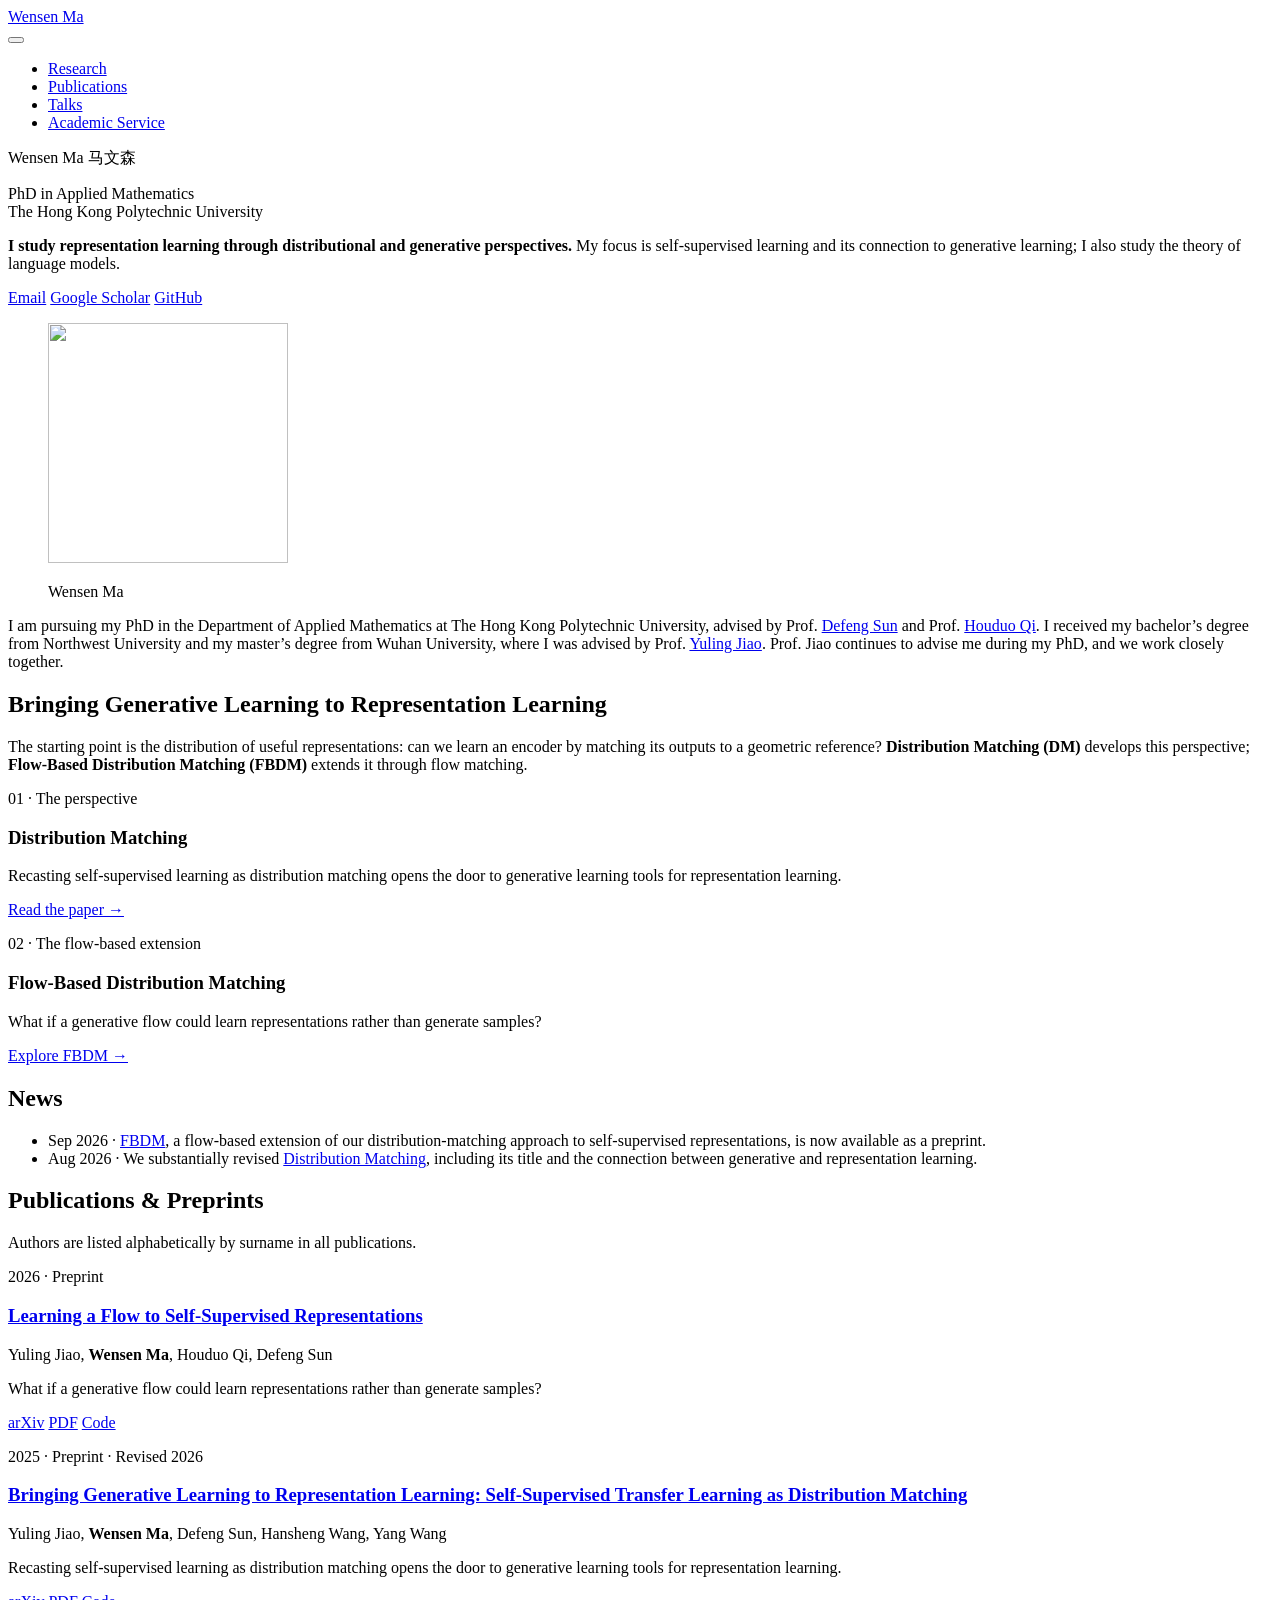
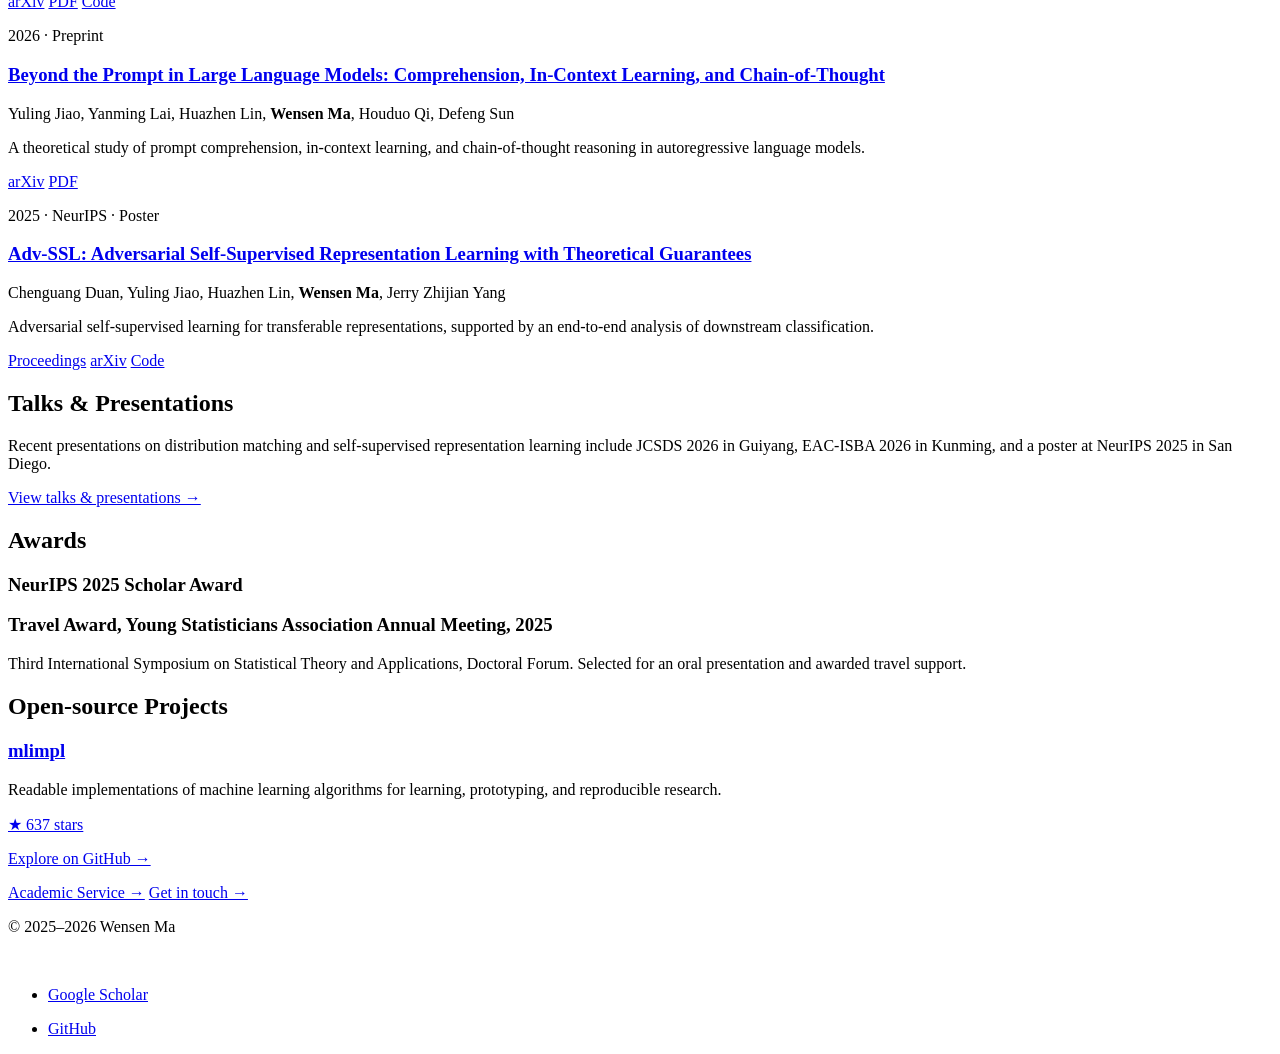
==== docs/index.html @ 7b451d2f "Prepare name-based GitHub Pages address" ====
<!DOCTYPE html>
<html xmlns="http://www.w3.org/1999/xhtml" lang="en" xml:lang="en"><head>

<meta charset="utf-8">
<meta name="generator" content="quarto-1.7.32">

<meta name="viewport" content="width=device-width, initial-scale=1.0, user-scalable=yes">

<meta name="description" content="Wensen Ma’s research in representation learning, self-supervised learning, generative learning, and the theory of language models.">

<title>Wensen Ma | Representation &amp; Generative Learning – Wensen Ma</title>
<style>
code{white-space: pre-wrap;}
span.smallcaps{font-variant: small-caps;}
div.columns{display: flex; gap: min(4vw, 1.5em);}
div.column{flex: auto; overflow-x: auto;}
div.hanging-indent{margin-left: 1.5em; text-indent: -1.5em;}
ul.task-list{list-style: none;}
ul.task-list li input[type="checkbox"] {
  width: 0.8em;
  margin: 0 0.8em 0.2em -1em; /* quarto-specific, see https://github.com/quarto-dev/quarto-cli/issues/4556 */ 
  vertical-align: middle;
}
</style>


<script src="site_libs/quarto-nav/quarto-nav.js"></script>
<script src="site_libs/quarto-nav/headroom.min.js"></script>
<script src="site_libs/clipboard/clipboard.min.js"></script>
<script src="site_libs/quarto-search/autocomplete.umd.js"></script>
<script src="site_libs/quarto-search/fuse.min.js"></script>
<script src="site_libs/quarto-search/quarto-search.js"></script>
<meta name="quarto:offset" content="./">
<link href="./misc/info/favicon.jpg" rel="icon" type="image/jpeg">
<script src="site_libs/quarto-html/quarto.js" type="module"></script>
<script src="site_libs/quarto-html/tabsets/tabsets.js" type="module"></script>
<script src="site_libs/quarto-html/popper.min.js"></script>
<script src="site_libs/quarto-html/tippy.umd.min.js"></script>
<script src="site_libs/quarto-html/anchor.min.js"></script>
<link href="site_libs/quarto-html/tippy.css" rel="stylesheet">
<link href="site_libs/quarto-html/quarto-syntax-highlighting-e05341d8af7bc408b4b5b6716cb00369.css" rel="stylesheet" id="quarto-text-highlighting-styles">
<script src="site_libs/bootstrap/bootstrap.min.js"></script>
<link href="site_libs/bootstrap/bootstrap-icons.css" rel="stylesheet">
<link href="site_libs/bootstrap/bootstrap-221969eda9c63adc3f9d1d83698a9198.min.css" rel="stylesheet" append-hash="true" id="quarto-bootstrap" data-mode="light">
<script id="quarto-search-options" type="application/json">{
  "location": "navbar",
  "copy-button": false,
  "collapse-after": 3,
  "panel-placement": "end",
  "type": "overlay",
  "limit": 50,
  "keyboard-shortcut": [
    "f",
    "/",
    "s"
  ],
  "show-item-context": false,
  "language": {
    "search-no-results-text": "No results",
    "search-matching-documents-text": "matching documents",
    "search-copy-link-title": "Copy link to search",
    "search-hide-matches-text": "Hide additional matches",
    "search-more-match-text": "more match in this document",
    "search-more-matches-text": "more matches in this document",
    "search-clear-button-title": "Clear",
    "search-text-placeholder": "",
    "search-detached-cancel-button-title": "Cancel",
    "search-submit-button-title": "Submit",
    "search-label": "Search"
  }
}</script>
<style>html{ scroll-behavior: smooth; }</style>


</head>

<body class="nav-fixed quarto-light">

<div id="quarto-search-results"></div>
  <header id="quarto-header" class="headroom fixed-top">
    <nav class="navbar navbar-expand-lg " data-bs-theme="dark">
      <div class="navbar-container container-fluid">
      <div class="navbar-brand-container mx-auto">
    <a class="navbar-brand" href="./index.html">
    <span class="navbar-title">Wensen Ma</span>
    </a>
  </div>
          <button class="navbar-toggler" type="button" data-bs-toggle="collapse" data-bs-target="#navbarCollapse" aria-controls="navbarCollapse" role="menu" aria-expanded="false" aria-label="Toggle navigation" onclick="if (window.quartoToggleHeadroom) { window.quartoToggleHeadroom(); }">
  <span class="navbar-toggler-icon"></span>
</button>
          <div class="collapse navbar-collapse" id="navbarCollapse">
            <ul class="navbar-nav navbar-nav-scroll ms-auto">
  <li class="nav-item">
    <a class="nav-link" href="./index.html#research"> 
<span class="menu-text">Research</span></a>
  </li>  
  <li class="nav-item">
    <a class="nav-link" href="./index.html#publications"> 
<span class="menu-text">Publications</span></a>
  </li>  
  <li class="nav-item">
    <a class="nav-link" href="./talks.html"> 
<span class="menu-text">Talks</span></a>
  </li>  
  <li class="nav-item">
    <a class="nav-link" href="./service.html"> 
<span class="menu-text">Academic Service</span></a>
  </li>  
</ul>
          </div> <!-- /navcollapse -->
            <div class="quarto-navbar-tools">
</div>
      </div> <!-- /container-fluid -->
    </nav>
</header>
<!-- content -->
<div id="quarto-content" class="quarto-container page-columns page-rows-contents page-layout-full page-navbar">
<!-- sidebar -->
<!-- margin-sidebar -->
    
<!-- main -->
<main class="content column-page" id="quarto-document-content"><header id="title-block-header" class="quarto-title-block"></header>




<div class="home-shell">
<div class="hero">
<div class="hero-copy">
<div class="hero-name" role="heading" aria-level="1">
Wensen Ma <span class="chinese-name">马文森</span>
</div>
<p><span class="hero-role">PhD in Applied Mathematics</span><br>
<span class="hero-institution">The Hong Kong Polytechnic University</span></p>
<p><strong>I study representation learning through distributional and generative perspectives.</strong> My focus is self-supervised learning and its connection to generative learning; I also study the theory of language models.</p>
<div class="profile-links">
<p><a href="mailto:vincen.math@gmail.com">Email</a> <a href="https://scholar.google.com/citations?user=LQnVgkQAAAAJ&amp;hl=en">Google Scholar</a> <a href="https://github.com/vincen-github">GitHub</a></p>
</div>
</div>
<div class="hero-photo">
<div class="quarto-figure quarto-figure-center">
<figure class="figure">
<p><img src="misc/info/photo_crop.jpg" width="240" height="240" class="figure-img"></p>
<figcaption>Wensen Ma</figcaption>
</figure>
</div>
</div>
</div>
<div class="bio">
<p>I am pursuing my PhD in the Department of Applied Mathematics at The Hong Kong Polytechnic University, advised by Prof.&nbsp;<a href="https://www.polyu.edu.hk/ama/people/academic-staff/prof-sun-defeng/?sc_lang=en">Defeng Sun</a> and Prof.&nbsp;<a href="https://www.polyu.edu.hk/ama/people/academic-staff/prof-qi-houduo/?sc_lang=en">Houduo Qi</a>. I received my bachelor’s degree from Northwest University and my master’s degree from Wuhan University, where I was advised by Prof.&nbsp;<a href="https://jszy.whu.edu.cn/jiaoyuling/en/index.htm">Yuling Jiao</a>. Prof.&nbsp;Jiao continues to advise me during my PhD, and we work closely together.</p>
</div>
<section id="research" class="level2">
<h2 class="anchored" data-anchor-id="research">Bringing Generative Learning to Representation Learning</h2>
<p>The starting point is the distribution of useful representations: can we learn an encoder by matching its outputs to a geometric reference? <strong>Distribution Matching (DM)</strong> develops this perspective; <strong>Flow-Based Distribution Matching (FBDM)</strong> extends it through flow matching.</p>
<div class="research-path">
<div class="research-step">
<p><span class="eyebrow">01 · The perspective</span></p>
<section id="distribution-matching" class="level3">
<h3 class="anchored" data-anchor-id="distribution-matching">Distribution Matching</h3>
<p><span class="research-highlight">Recasting self-supervised learning as distribution matching opens the door to generative learning tools for representation learning.</span></p>
<p><a href="#dm" class="text-link">Read the paper →</a></p>
</section>
</div>
<div class="research-step">
<p><span class="eyebrow">02 · The flow-based extension</span></p>
<section id="flow-based-distribution-matching" class="level3">
<h3 class="anchored" data-anchor-id="flow-based-distribution-matching">Flow-Based Distribution Matching</h3>
<p><span class="research-highlight">What if a generative flow could learn representations rather than generate samples?</span></p>
<p><a href="#fbdm" class="text-link">Explore FBDM →</a></p>
</section>
</div>
</div>
</section>
<section id="news" class="level2">
<h2 class="anchored" data-anchor-id="news">News</h2>
<div class="news-list">
<ul>
<li><span class="news-date">Sep 2026</span> · <a href="https://arxiv.org/abs/2609.29350">FBDM</a>, a flow-based extension of our distribution-matching approach to self-supervised representations, is now available as a preprint.</li>
<li><span class="news-date">Aug 2026</span> · We substantially revised <a href="https://arxiv.org/abs/2502.14424">Distribution Matching</a>, including its title and the connection between generative and representation learning.</li>
</ul>
</div>
</section>
<section id="publications" class="level2">
<h2 class="anchored" data-anchor-id="publications">Publications &amp; Preprints</h2>
<p><span class="section-note">Authors are listed alphabetically by surname in all publications.</span></p>
<div id="fbdm" class="publication">
<p><span class="entry-meta">2026 · Preprint</span></p>
<section id="learning-a-flow-to-self-supervised-representations" class="level3">
<h3 class="anchored" data-anchor-id="learning-a-flow-to-self-supervised-representations"><a href="https://arxiv.org/abs/2609.29350">Learning a Flow to Self-Supervised Representations</a></h3>
<p><span class="authors">Yuling Jiao, <strong>Wensen Ma</strong>, Houduo Qi, Defeng Sun</span></p>
<div class="paper-highlight">
<p>What if a generative flow could learn representations rather than generate samples?</p>
</div>
<div class="entry-links">
<p><a href="https://arxiv.org/abs/2609.29350">arXiv</a> <a href="https://arxiv.org/pdf/2609.29350">PDF</a> <a href="https://github.com/vincen-github/FBDM">Code</a></p>
</div>
</section>
</div>
<div id="dm" class="publication">
<p><span class="entry-meta">2025 · Preprint · Revised 2026</span></p>
<section id="bringing-generative-learning-to-representation-learning-self-supervised-transfer-learning-as-distribution-matching" class="level3">
<h3 class="anchored" data-anchor-id="bringing-generative-learning-to-representation-learning-self-supervised-transfer-learning-as-distribution-matching"><a href="https://arxiv.org/abs/2502.14424">Bringing Generative Learning to Representation Learning: Self-Supervised Transfer Learning as Distribution Matching</a></h3>
<p><span class="authors">Yuling Jiao, <strong>Wensen Ma</strong>, Defeng Sun, Hansheng Wang, Yang Wang</span></p>
<div class="paper-highlight">
<p>Recasting self-supervised learning as distribution matching opens the door to generative learning tools for representation learning.</p>
</div>
<div class="entry-links">
<p><a href="https://arxiv.org/abs/2502.14424">arXiv</a> <a href="https://arxiv.org/pdf/2502.14424">PDF</a> <a href="https://github.com/vincen-github/DM">Code</a></p>
</div>
</section>
</div>
<div id="language-models" class="publication">
<p><span class="entry-meta">2026 · Preprint</span></p>
<section id="beyond-the-prompt-in-large-language-models-comprehension-in-context-learning-and-chain-of-thought" class="level3">
<h3 class="anchored" data-anchor-id="beyond-the-prompt-in-large-language-models-comprehension-in-context-learning-and-chain-of-thought"><a href="https://arxiv.org/abs/2603.10000">Beyond the Prompt in Large Language Models: Comprehension, In-Context Learning, and Chain-of-Thought</a></h3>
<p><span class="authors">Yuling Jiao, Yanming Lai, Huazhen Lin, <strong>Wensen Ma</strong>, Houduo Qi, Defeng Sun</span></p>
<p>A theoretical study of prompt comprehension, in-context learning, and chain-of-thought reasoning in autoregressive language models.</p>
<div class="entry-links">
<p><a href="https://arxiv.org/abs/2603.10000">arXiv</a> <a href="https://arxiv.org/pdf/2603.10000">PDF</a></p>
</div>
</section>
</div>
<div id="adv-ssl" class="publication">
<p><span class="entry-meta">2025 · NeurIPS · Poster</span></p>
<section id="adv-ssl-adversarial-self-supervised-representation-learning-with-theoretical-guarantees" class="level3">
<h3 class="anchored" data-anchor-id="adv-ssl-adversarial-self-supervised-representation-learning-with-theoretical-guarantees"><a href="https://proceedings.neurips.cc/paper_files/paper/2025/hash/b216ce49d808157ba14adec9453983a4-Abstract-Conference.html">Adv-SSL: Adversarial Self-Supervised Representation Learning with Theoretical Guarantees</a></h3>
<p><span class="authors">Chenguang Duan, Yuling Jiao, Huazhen Lin, <strong>Wensen Ma</strong>, Jerry Zhijian Yang</span></p>
<p>Adversarial self-supervised learning for transferable representations, supported by an end-to-end analysis of downstream classification.</p>
<div class="entry-links">
<p><a href="https://proceedings.neurips.cc/paper_files/paper/2025/hash/b216ce49d808157ba14adec9453983a4-Abstract-Conference.html">Proceedings</a> <a href="https://arxiv.org/abs/2408.08533">arXiv</a> <a href="https://github.com/vincen-github/ASSRL">Code</a></p>
</div>
</section>
</div>
</section>
<section id="talks" class="level2">
<h2 class="anchored" data-anchor-id="talks">Talks &amp; Presentations</h2>
<p>Recent presentations on distribution matching and self-supervised representation learning include JCSDS 2026 in Guiyang, EAC-ISBA 2026 in Kunming, and a poster at NeurIPS 2025 in San Diego.</p>
<p><a href="./talks.html" class="text-link">View talks &amp; presentations →</a></p>
</section>
<section id="awards" class="level2">
<h2 class="anchored" data-anchor-id="awards">Awards</h2>
<section id="neurips-2025-scholar-award" class="level3 award">
<h3 class="anchored" data-anchor-id="neurips-2025-scholar-award">NeurIPS 2025 Scholar Award</h3>
</section>
<section id="travel-award-young-statisticians-association-annual-meeting-2025" class="level3 award">
<h3 class="anchored" data-anchor-id="travel-award-young-statisticians-association-annual-meeting-2025">Travel Award, Young Statisticians Association Annual Meeting, 2025</h3>
<p>Third International Symposium on Statistical Theory and Applications, Doctoral Forum. Selected for an oral presentation and awarded travel support.</p>
</section>
</section>
<section id="projects" class="level2">
<h2 class="anchored" data-anchor-id="projects">Open-source Projects</h2>
<section id="mlimpl" class="level3 project-entry">
<h3 class="anchored" data-anchor-id="mlimpl"><a href="https://github.com/vincen-github/mlimpl">mlimpl</a></h3>
<p>Readable implementations of machine learning algorithms for learning, prototyping, and reproducible research.</p>
<p><a id="mlimpl-stars" class="star-count" href="https://github.com/vincen-github/mlimpl/stargazers" aria-label="637 GitHub stars for mlimpl" title="GitHub stars, refreshed when the page opens">★ <span id="mlimpl-star-count">637</span> stars</a></p>
<p><a href="https://github.com/vincen-github/mlimpl" class="text-link">Explore on GitHub →</a></p>
</section>
<script>
document.addEventListener('DOMContentLoaded', async () => {
  const count = document.getElementById('mlimpl-star-count');
  const link = document.getElementById('mlimpl-stars');
  if (!count || !link) return;
  try {
    const response = await fetch('https://api.github.com/repos/vincen-github/mlimpl', {
      headers: { 'Accept': 'application/vnd.github+json' }
    });
    if (!response.ok) return;
    const repository = await response.json();
    if (!Number.isInteger(repository.stargazers_count)) return;
    count.textContent = new Intl.NumberFormat('en-US').format(repository.stargazers_count);
    link.setAttribute('aria-label', `${count.textContent} GitHub stars for mlimpl`);
  } catch (_) {
    // The verified count above remains visible if GitHub is unavailable.
  }
});
</script>
<div class="closing-links">
<p><a href="./service.html">Academic Service →</a> <a href="mailto:vincen.math@gmail.com">Get in touch →</a></p>
</div>
</section>
</div>



</main> <!-- /main -->
<script id="quarto-html-after-body" type="application/javascript">
  window.document.addEventListener("DOMContentLoaded", function (event) {
    const icon = "";
    const anchorJS = new window.AnchorJS();
    anchorJS.options = {
      placement: 'right',
      icon: icon
    };
    anchorJS.add('.anchored');
    const isCodeAnnotation = (el) => {
      for (const clz of el.classList) {
        if (clz.startsWith('code-annotation-')) {                     
          return true;
        }
      }
      return false;
    }
    const onCopySuccess = function(e) {
      // button target
      const button = e.trigger;
      // don't keep focus
      button.blur();
      // flash "checked"
      button.classList.add('code-copy-button-checked');
      var currentTitle = button.getAttribute("title");
      button.setAttribute("title", "Copied!");
      let tooltip;
      if (window.bootstrap) {
        button.setAttribute("data-bs-toggle", "tooltip");
        button.setAttribute("data-bs-placement", "left");
        button.setAttribute("data-bs-title", "Copied!");
        tooltip = new bootstrap.Tooltip(button, 
          { trigger: "manual", 
            customClass: "code-copy-button-tooltip",
            offset: [0, -8]});
        tooltip.show();    
      }
      setTimeout(function() {
        if (tooltip) {
          tooltip.hide();
          button.removeAttribute("data-bs-title");
          button.removeAttribute("data-bs-toggle");
          button.removeAttribute("data-bs-placement");
        }
        button.setAttribute("title", currentTitle);
        button.classList.remove('code-copy-button-checked');
      }, 1000);
      // clear code selection
      e.clearSelection();
    }
    const getTextToCopy = function(trigger) {
        const codeEl = trigger.previousElementSibling.cloneNode(true);
        for (const childEl of codeEl.children) {
          if (isCodeAnnotation(childEl)) {
            childEl.remove();
          }
        }
        return codeEl.innerText;
    }
    const clipboard = new window.ClipboardJS('.code-copy-button:not([data-in-quarto-modal])', {
      text: getTextToCopy
    });
    clipboard.on('success', onCopySuccess);
    if (window.document.getElementById('quarto-embedded-source-code-modal')) {
      const clipboardModal = new window.ClipboardJS('.code-copy-button[data-in-quarto-modal]', {
        text: getTextToCopy,
        container: window.document.getElementById('quarto-embedded-source-code-modal')
      });
      clipboardModal.on('success', onCopySuccess);
    }
      var localhostRegex = new RegExp(/^(?:http|https):\/\/localhost\:?[0-9]*\//);
      var mailtoRegex = new RegExp(/^mailto:/);
        var filterRegex = new RegExp("https:\/\/wensen-ma\.github\.io\/");
      var isInternal = (href) => {
          return filterRegex.test(href) || localhostRegex.test(href) || mailtoRegex.test(href);
      }
      // Inspect non-navigation links and adorn them if external
     var links = window.document.querySelectorAll('a[href]:not(.nav-link):not(.navbar-brand):not(.toc-action):not(.sidebar-link):not(.sidebar-item-toggle):not(.pagination-link):not(.no-external):not([aria-hidden]):not(.dropdown-item):not(.quarto-navigation-tool):not(.about-link)');
      for (var i=0; i<links.length; i++) {
        const link = links[i];
        if (!isInternal(link.href)) {
          // undo the damage that might have been done by quarto-nav.js in the case of
          // links that we want to consider external
          if (link.dataset.originalHref !== undefined) {
            link.href = link.dataset.originalHref;
          }
        }
      }
    function tippyHover(el, contentFn, onTriggerFn, onUntriggerFn) {
      const config = {
        allowHTML: true,
        maxWidth: 500,
        delay: 100,
        arrow: false,
        appendTo: function(el) {
            return el.parentElement;
        },
        interactive: true,
        interactiveBorder: 10,
        theme: 'quarto',
        placement: 'bottom-start',
      };
      if (contentFn) {
        config.content = contentFn;
      }
      if (onTriggerFn) {
        config.onTrigger = onTriggerFn;
      }
      if (onUntriggerFn) {
        config.onUntrigger = onUntriggerFn;
      }
      window.tippy(el, config); 
    }
    const noterefs = window.document.querySelectorAll('a[role="doc-noteref"]');
    for (var i=0; i<noterefs.length; i++) {
      const ref = noterefs[i];
      tippyHover(ref, function() {
        // use id or data attribute instead here
        let href = ref.getAttribute('data-footnote-href') || ref.getAttribute('href');
        try { href = new URL(href).hash; } catch {}
        const id = href.replace(/^#\/?/, "");
        const note = window.document.getElementById(id);
        if (note) {
          return note.innerHTML;
        } else {
          return "";
        }
      });
    }
    const xrefs = window.document.querySelectorAll('a.quarto-xref');
    const processXRef = (id, note) => {
      // Strip column container classes
      const stripColumnClz = (el) => {
        el.classList.remove("page-full", "page-columns");
        if (el.children) {
          for (const child of el.children) {
            stripColumnClz(child);
          }
        }
      }
      stripColumnClz(note)
      if (id === null || id.startsWith('sec-')) {
        // Special case sections, only their first couple elements
        const container = document.createElement("div");
        if (note.children && note.children.length > 2) {
          container.appendChild(note.children[0].cloneNode(true));
          for (let i = 1; i < note.children.length; i++) {
            const child = note.children[i];
            if (child.tagName === "P" && child.innerText === "") {
              continue;
            } else {
              container.appendChild(child.cloneNode(true));
              break;
            }
          }
          if (window.Quarto?.typesetMath) {
            window.Quarto.typesetMath(container);
          }
          return container.innerHTML
        } else {
          if (window.Quarto?.typesetMath) {
            window.Quarto.typesetMath(note);
          }
          return note.innerHTML;
        }
      } else {
        // Remove any anchor links if they are present
        const anchorLink = note.querySelector('a.anchorjs-link');
        if (anchorLink) {
          anchorLink.remove();
        }
        if (window.Quarto?.typesetMath) {
          window.Quarto.typesetMath(note);
        }
        if (note.classList.contains("callout")) {
          return note.outerHTML;
        } else {
          return note.innerHTML;
        }
      }
    }
    for (var i=0; i<xrefs.length; i++) {
      const xref = xrefs[i];
      tippyHover(xref, undefined, function(instance) {
        instance.disable();
        let url = xref.getAttribute('href');
        let hash = undefined; 
        if (url.startsWith('#')) {
          hash = url;
        } else {
          try { hash = new URL(url).hash; } catch {}
        }
        if (hash) {
          const id = hash.replace(/^#\/?/, "");
          const note = window.document.getElementById(id);
          if (note !== null) {
            try {
              const html = processXRef(id, note.cloneNode(true));
              instance.setContent(html);
            } finally {
              instance.enable();
              instance.show();
            }
          } else {
            // See if we can fetch this
            fetch(url.split('#')[0])
            .then(res => res.text())
            .then(html => {
              const parser = new DOMParser();
              const htmlDoc = parser.parseFromString(html, "text/html");
              const note = htmlDoc.getElementById(id);
              if (note !== null) {
                const html = processXRef(id, note);
                instance.setContent(html);
              } 
            }).finally(() => {
              instance.enable();
              instance.show();
            });
          }
        } else {
          // See if we can fetch a full url (with no hash to target)
          // This is a special case and we should probably do some content thinning / targeting
          fetch(url)
          .then(res => res.text())
          .then(html => {
            const parser = new DOMParser();
            const htmlDoc = parser.parseFromString(html, "text/html");
            const note = htmlDoc.querySelector('main.content');
            if (note !== null) {
              // This should only happen for chapter cross references
              // (since there is no id in the URL)
              // remove the first header
              if (note.children.length > 0 && note.children[0].tagName === "HEADER") {
                note.children[0].remove();
              }
              const html = processXRef(null, note);
              instance.setContent(html);
            } 
          }).finally(() => {
            instance.enable();
            instance.show();
          });
        }
      }, function(instance) {
      });
    }
        let selectedAnnoteEl;
        const selectorForAnnotation = ( cell, annotation) => {
          let cellAttr = 'data-code-cell="' + cell + '"';
          let lineAttr = 'data-code-annotation="' +  annotation + '"';
          const selector = 'span[' + cellAttr + '][' + lineAttr + ']';
          return selector;
        }
        const selectCodeLines = (annoteEl) => {
          const doc = window.document;
          const targetCell = annoteEl.getAttribute("data-target-cell");
          const targetAnnotation = annoteEl.getAttribute("data-target-annotation");
          const annoteSpan = window.document.querySelector(selectorForAnnotation(targetCell, targetAnnotation));
          const lines = annoteSpan.getAttribute("data-code-lines").split(",");
          const lineIds = lines.map((line) => {
            return targetCell + "-" + line;
          })
          let top = null;
          let height = null;
          let parent = null;
          if (lineIds.length > 0) {
              //compute the position of the single el (top and bottom and make a div)
              const el = window.document.getElementById(lineIds[0]);
              top = el.offsetTop;
              height = el.offsetHeight;
              parent = el.parentElement.parentElement;
            if (lineIds.length > 1) {
              const lastEl = window.document.getElementById(lineIds[lineIds.length - 1]);
              const bottom = lastEl.offsetTop + lastEl.offsetHeight;
              height = bottom - top;
            }
            if (top !== null && height !== null && parent !== null) {
              // cook up a div (if necessary) and position it 
              let div = window.document.getElementById("code-annotation-line-highlight");
              if (div === null) {
                div = window.document.createElement("div");
                div.setAttribute("id", "code-annotation-line-highlight");
                div.style.position = 'absolute';
                parent.appendChild(div);
              }
              div.style.top = top - 2 + "px";
              div.style.height = height + 4 + "px";
              div.style.left = 0;
              let gutterDiv = window.document.getElementById("code-annotation-line-highlight-gutter");
              if (gutterDiv === null) {
                gutterDiv = window.document.createElement("div");
                gutterDiv.setAttribute("id", "code-annotation-line-highlight-gutter");
                gutterDiv.style.position = 'absolute';
                const codeCell = window.document.getElementById(targetCell);
                const gutter = codeCell.querySelector('.code-annotation-gutter');
                gutter.appendChild(gutterDiv);
              }
              gutterDiv.style.top = top - 2 + "px";
              gutterDiv.style.height = height + 4 + "px";
            }
            selectedAnnoteEl = annoteEl;
          }
        };
        const unselectCodeLines = () => {
          const elementsIds = ["code-annotation-line-highlight", "code-annotation-line-highlight-gutter"];
          elementsIds.forEach((elId) => {
            const div = window.document.getElementById(elId);
            if (div) {
              div.remove();
            }
          });
          selectedAnnoteEl = undefined;
        };
          // Handle positioning of the toggle
      window.addEventListener(
        "resize",
        throttle(() => {
          elRect = undefined;
          if (selectedAnnoteEl) {
            selectCodeLines(selectedAnnoteEl);
          }
        }, 10)
      );
      function throttle(fn, ms) {
      let throttle = false;
      let timer;
        return (...args) => {
          if(!throttle) { // first call gets through
              fn.apply(this, args);
              throttle = true;
          } else { // all the others get throttled
              if(timer) clearTimeout(timer); // cancel #2
              timer = setTimeout(() => {
                fn.apply(this, args);
                timer = throttle = false;
              }, ms);
          }
        };
      }
        // Attach click handler to the DT
        const annoteDls = window.document.querySelectorAll('dt[data-target-cell]');
        for (const annoteDlNode of annoteDls) {
          annoteDlNode.addEventListener('click', (event) => {
            const clickedEl = event.target;
            if (clickedEl !== selectedAnnoteEl) {
              unselectCodeLines();
              const activeEl = window.document.querySelector('dt[data-target-cell].code-annotation-active');
              if (activeEl) {
                activeEl.classList.remove('code-annotation-active');
              }
              selectCodeLines(clickedEl);
              clickedEl.classList.add('code-annotation-active');
            } else {
              // Unselect the line
              unselectCodeLines();
              clickedEl.classList.remove('code-annotation-active');
            }
          });
        }
    const findCites = (el) => {
      const parentEl = el.parentElement;
      if (parentEl) {
        const cites = parentEl.dataset.cites;
        if (cites) {
          return {
            el,
            cites: cites.split(' ')
          };
        } else {
          return findCites(el.parentElement)
        }
      } else {
        return undefined;
      }
    };
    var bibliorefs = window.document.querySelectorAll('a[role="doc-biblioref"]');
    for (var i=0; i<bibliorefs.length; i++) {
      const ref = bibliorefs[i];
      const citeInfo = findCites(ref);
      if (citeInfo) {
        tippyHover(citeInfo.el, function() {
          var popup = window.document.createElement('div');
          citeInfo.cites.forEach(function(cite) {
            var citeDiv = window.document.createElement('div');
            citeDiv.classList.add('hanging-indent');
            citeDiv.classList.add('csl-entry');
            var biblioDiv = window.document.getElementById('ref-' + cite);
            if (biblioDiv) {
              citeDiv.innerHTML = biblioDiv.innerHTML;
            }
            popup.appendChild(citeDiv);
          });
          return popup.innerHTML;
        });
      }
    }
  });
  </script>
</div> <!-- /content -->
<footer class="footer">
  <div class="nav-footer">
    <div class="nav-footer-left">
<p>© 2025–2026 Wensen Ma</p>
</div>   
    <div class="nav-footer-center">
      &nbsp;
    </div>
    <div class="nav-footer-right">
      <ul class="footer-items list-unstyled">
    <li class="nav-item">
    <a class="nav-link" href="https://scholar.google.com/citations?user=LQnVgkQAAAAJ&amp;hl=en">
<p>Google Scholar</p>
</a>
  </li>  
    <li class="nav-item">
    <a class="nav-link" href="https://github.com/vincen-github">
<p>GitHub</p>
</a>
  </li>  
</ul>
    </div>
  </div>
</footer>




<script src="site_libs/quarto-html/zenscroll-min.js"></script>
</body></html>
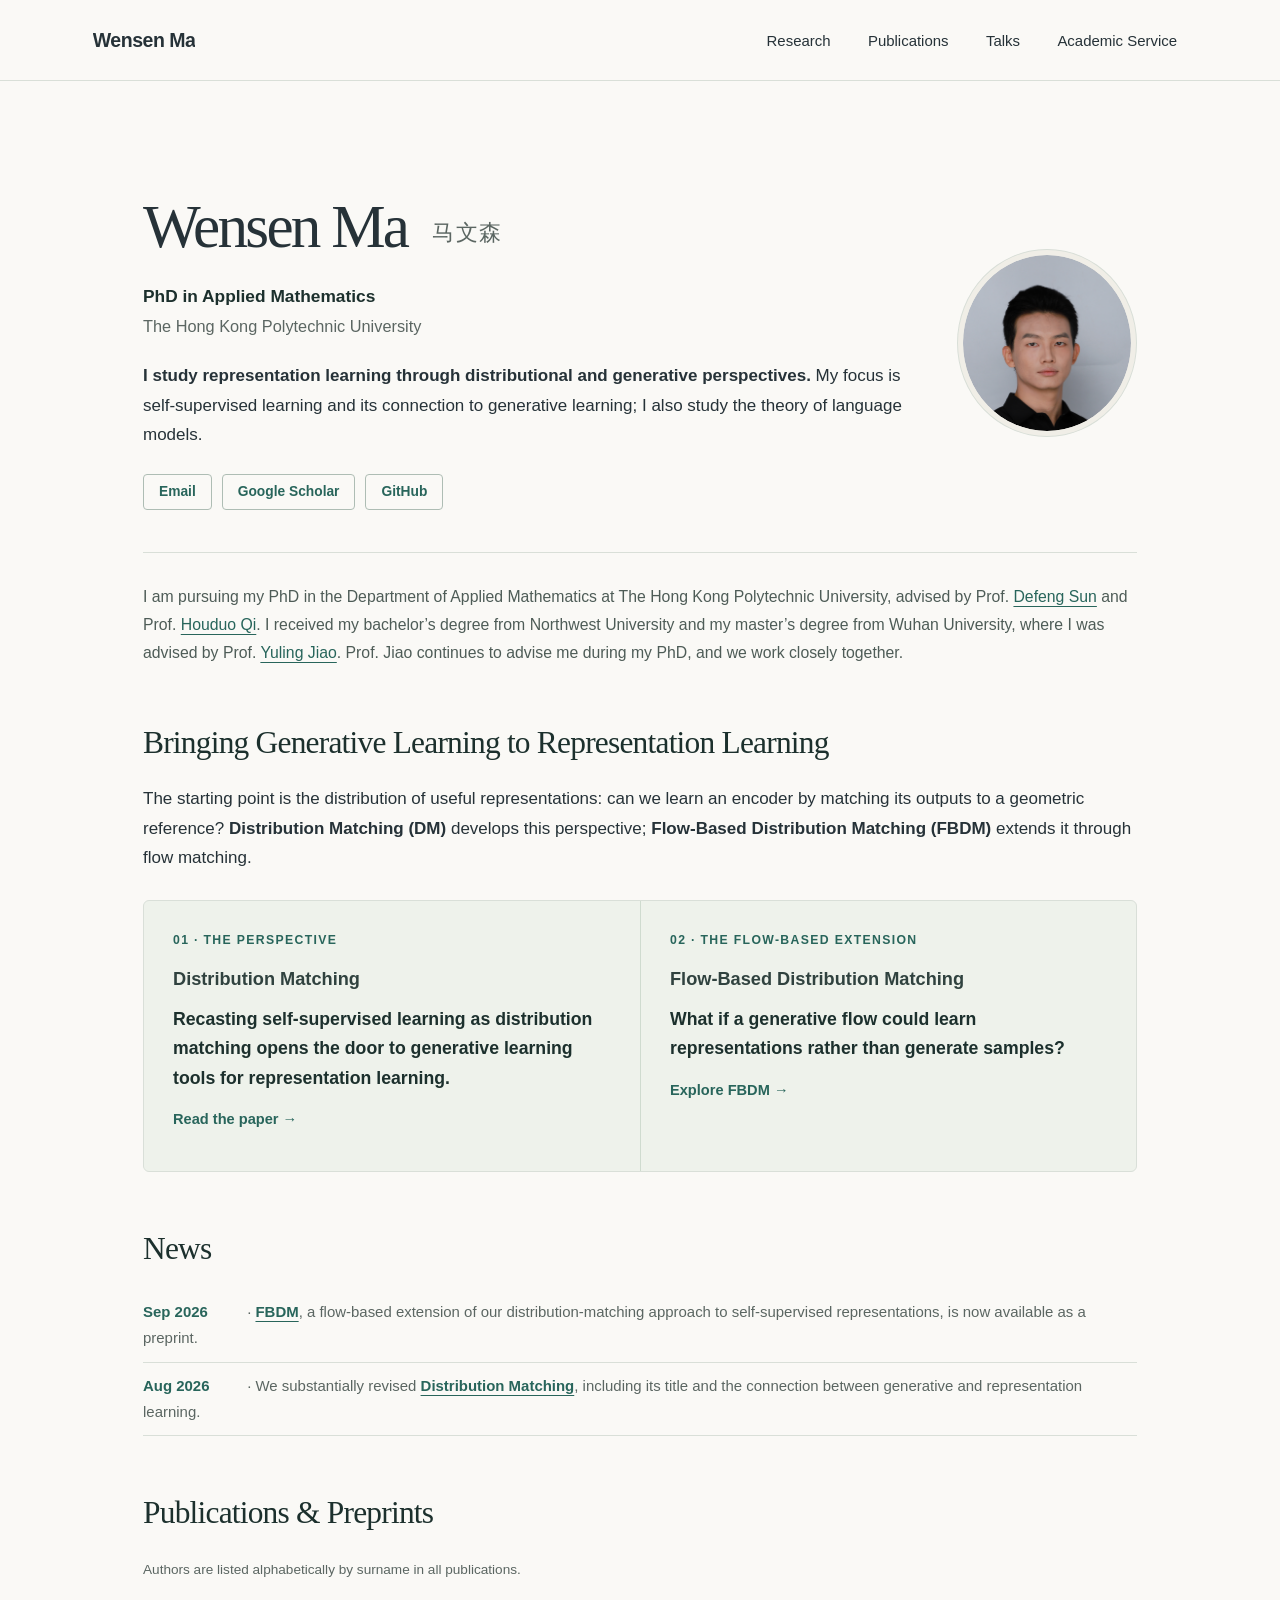
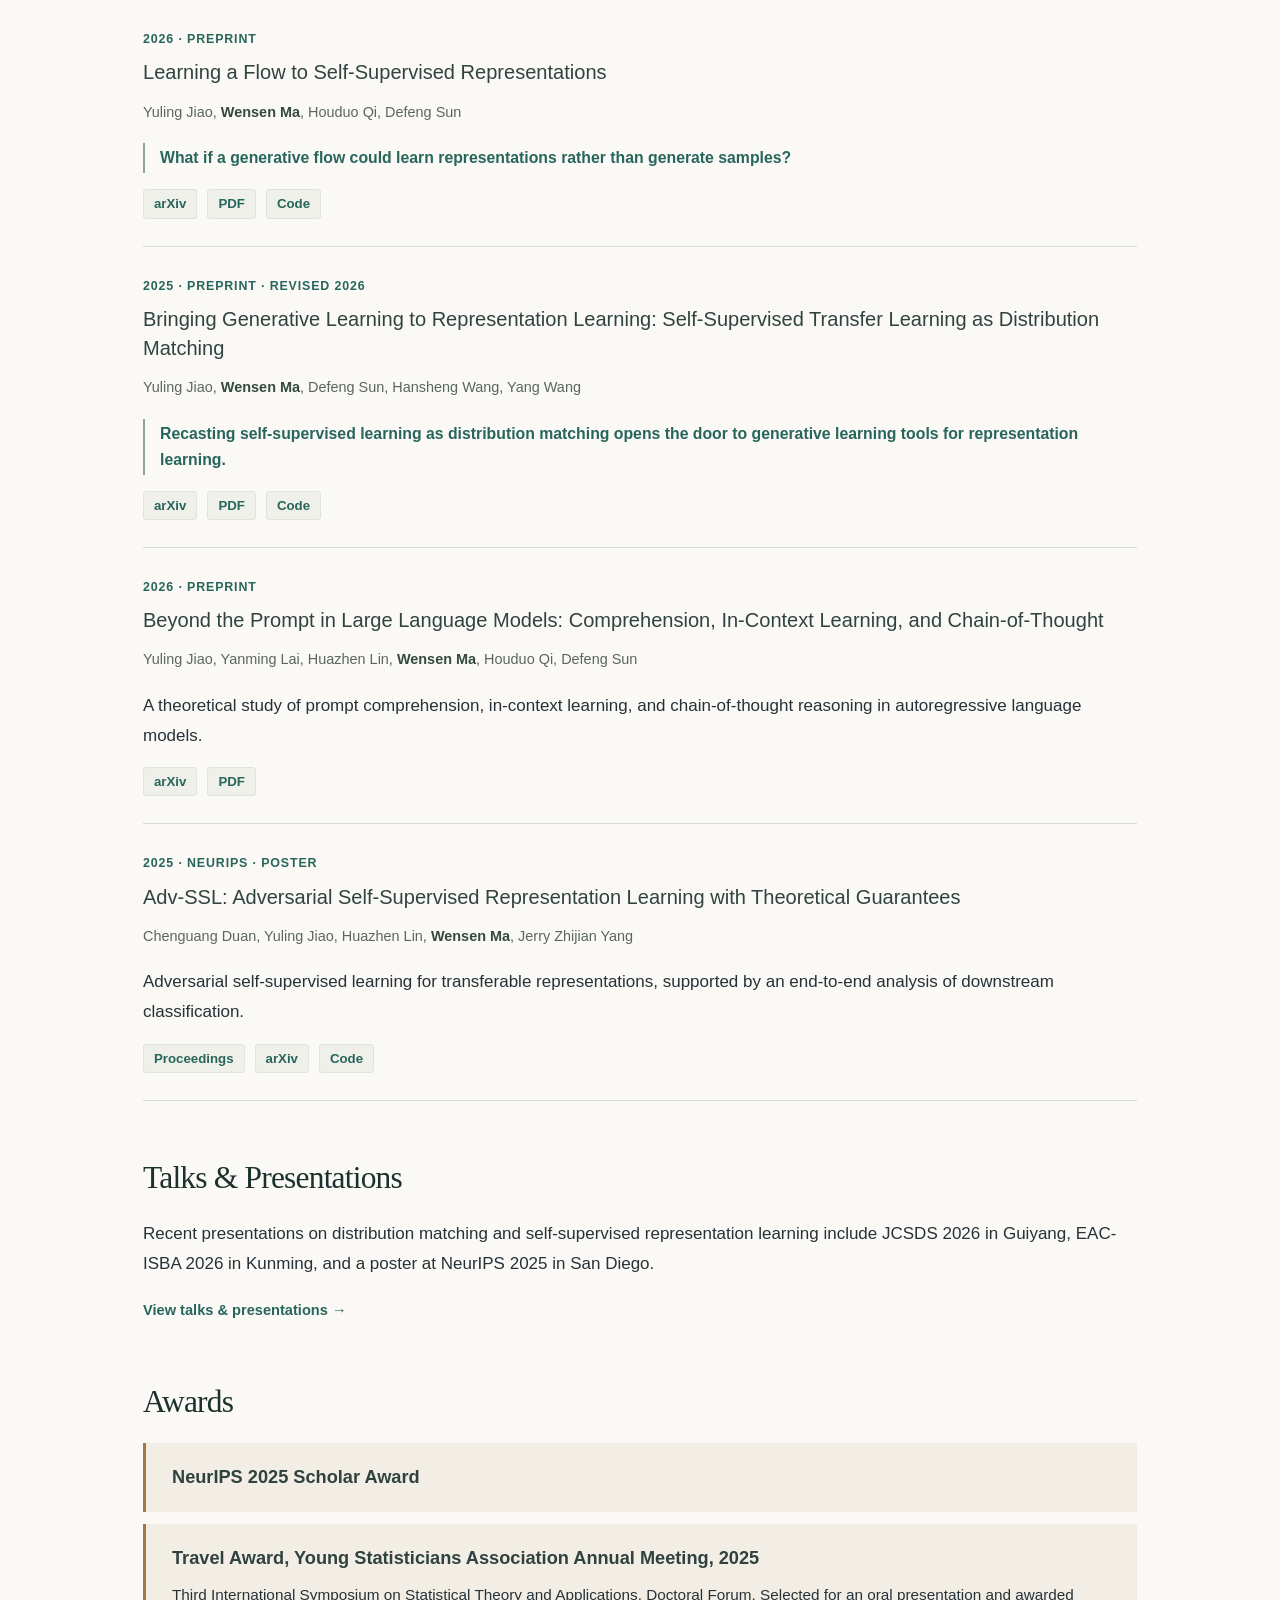
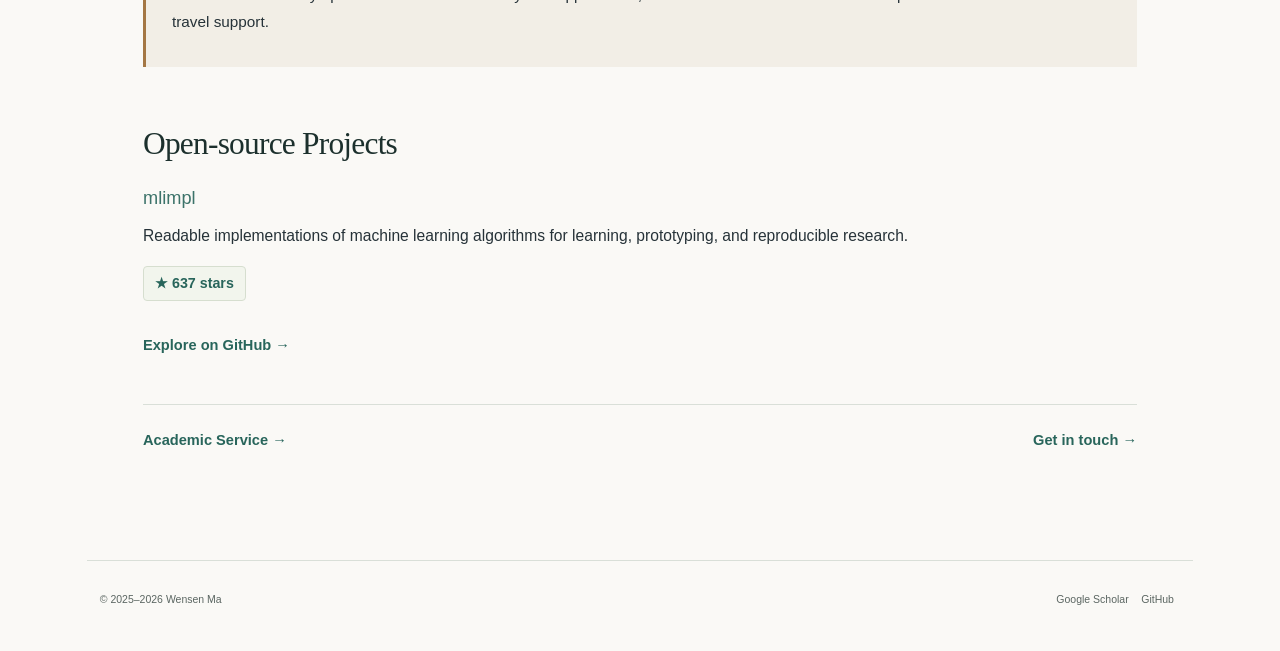
==== commit dad18d39: "Use original portrait with circular homepage framing" ====
--- a/docs/index.html
+++ b/docs/index.html
@@ -41,7 +41,7 @@
 <link href="site_libs/quarto-html/quarto-syntax-highlighting-e05341d8af7bc408b4b5b6716cb00369.css" rel="stylesheet" id="quarto-text-highlighting-styles">
 <script src="site_libs/bootstrap/bootstrap.min.js"></script>
 <link href="site_libs/bootstrap/bootstrap-icons.css" rel="stylesheet">
-<link href="site_libs/bootstrap/bootstrap-221969eda9c63adc3f9d1d83698a9198.min.css" rel="stylesheet" append-hash="true" id="quarto-bootstrap" data-mode="light">
+<link href="site_libs/bootstrap/bootstrap-580de74309f297a2851b2076f405f1a5.min.css" rel="stylesheet" append-hash="true" id="quarto-bootstrap" data-mode="light">
 <script id="quarto-search-options" type="application/json">{
   "location": "navbar",
   "copy-button": false,
@@ -140,7 +140,7 @@
 <div class="hero-photo">
 <div class="quarto-figure quarto-figure-center">
 <figure class="figure">
-<p><img src="misc/info/photo_crop.jpg" width="240" height="240" class="figure-img"></p>
+<p><img src="misc/info/portrait-2026.jpg" width="240" height="240" class="figure-img"></p>
 <figcaption>Wensen Ma</figcaption>
 </figure>
 </div>
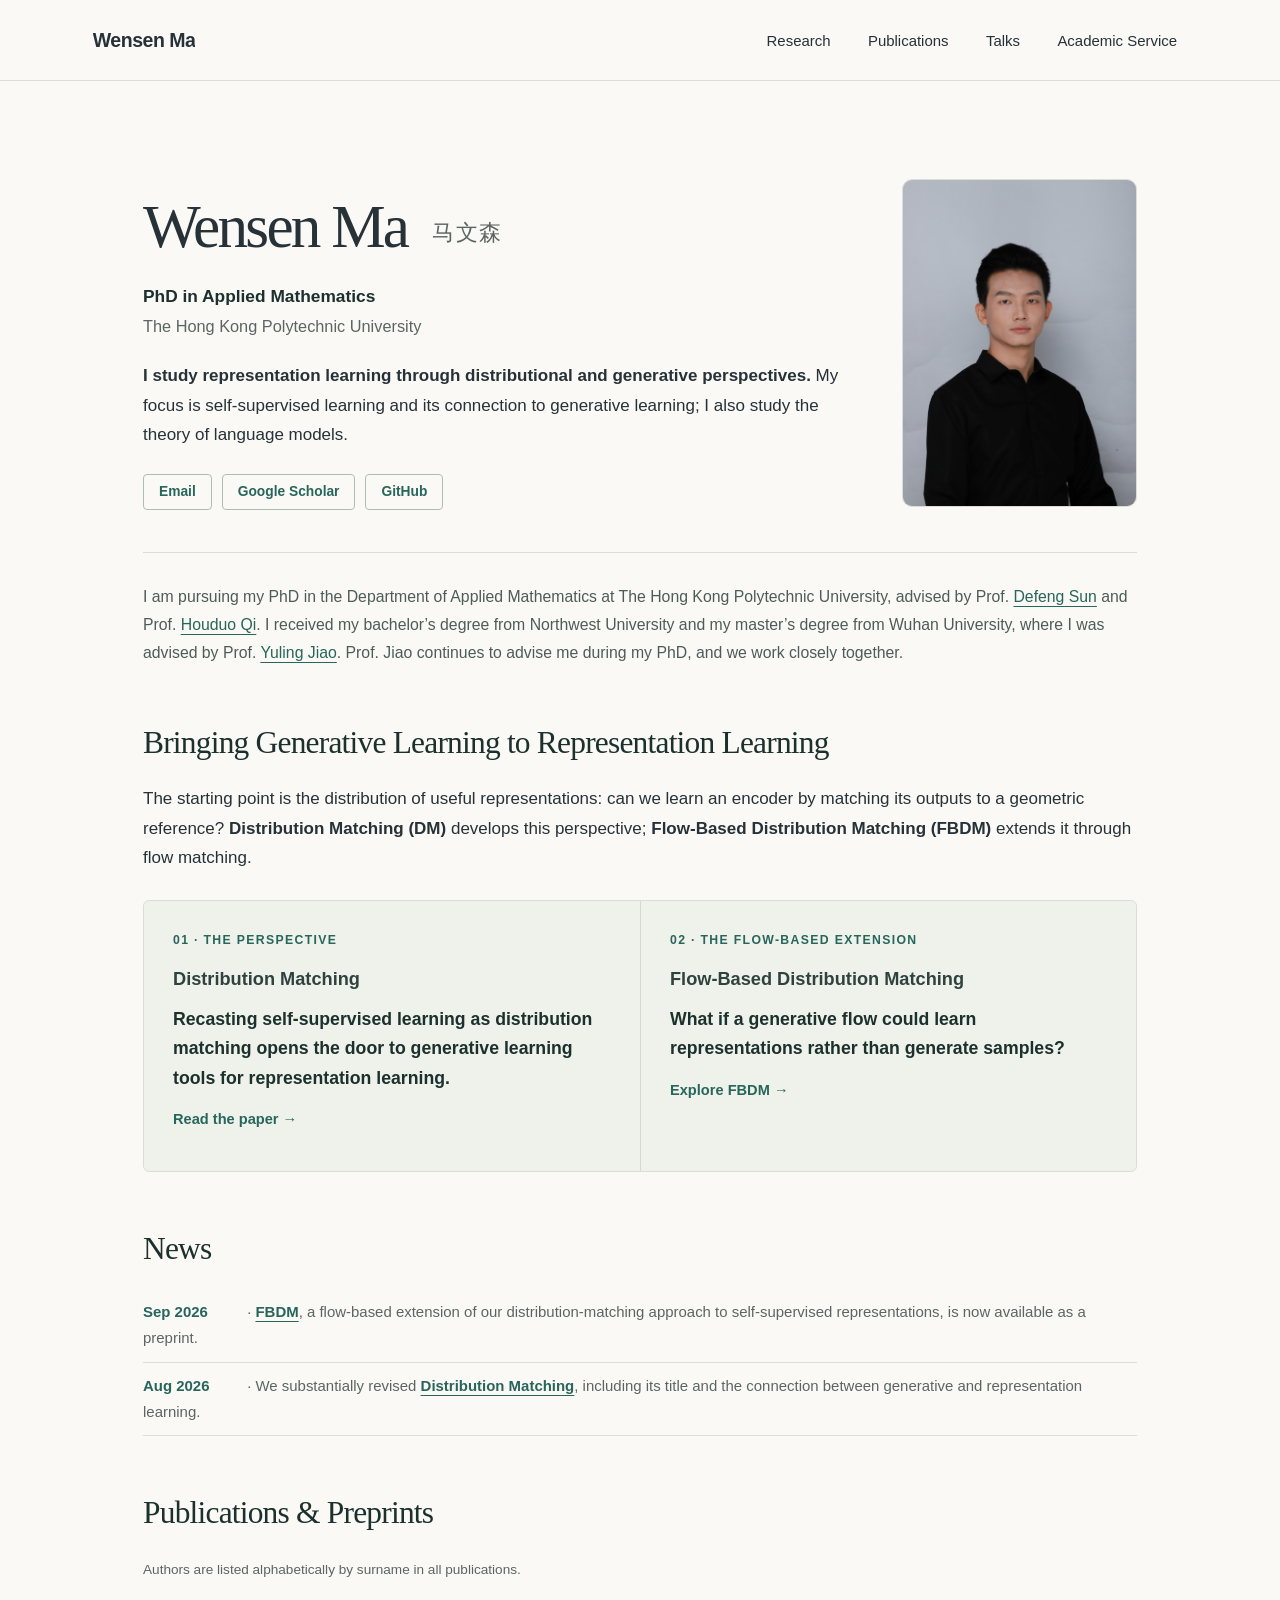
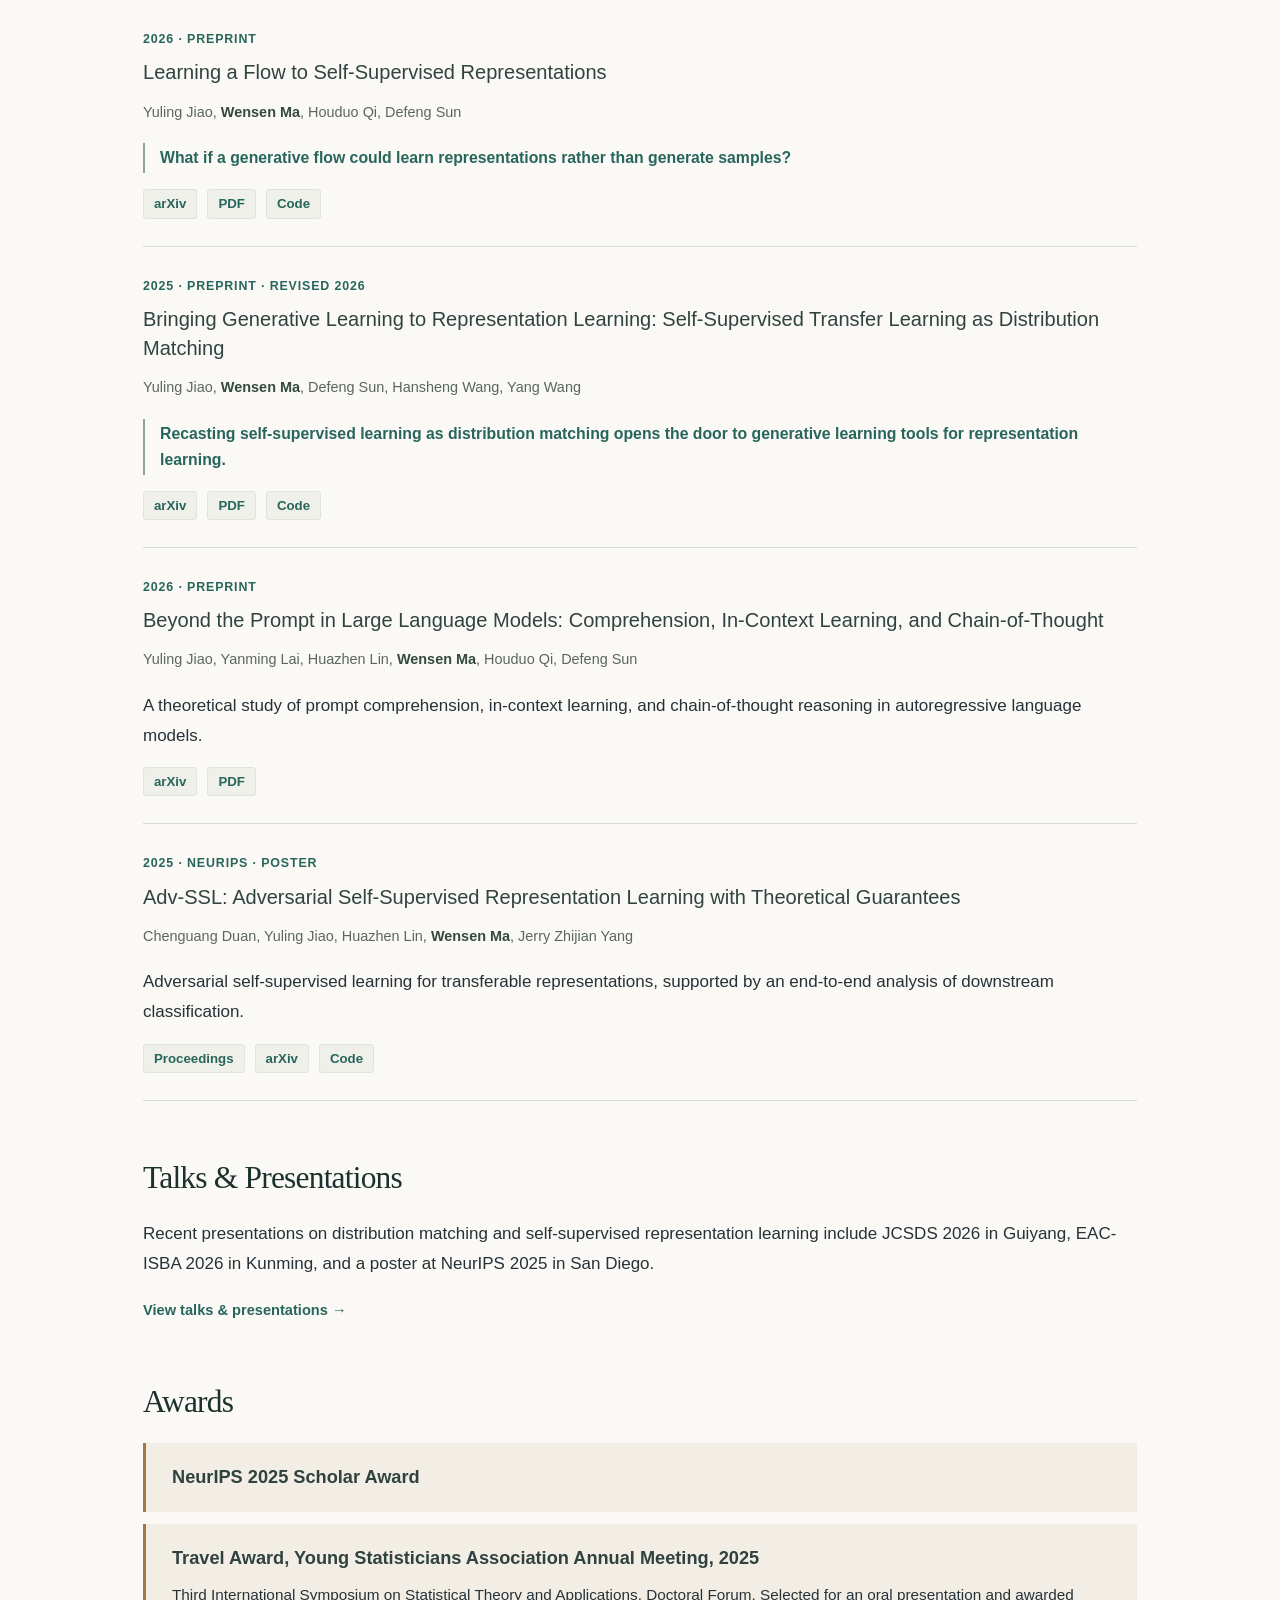
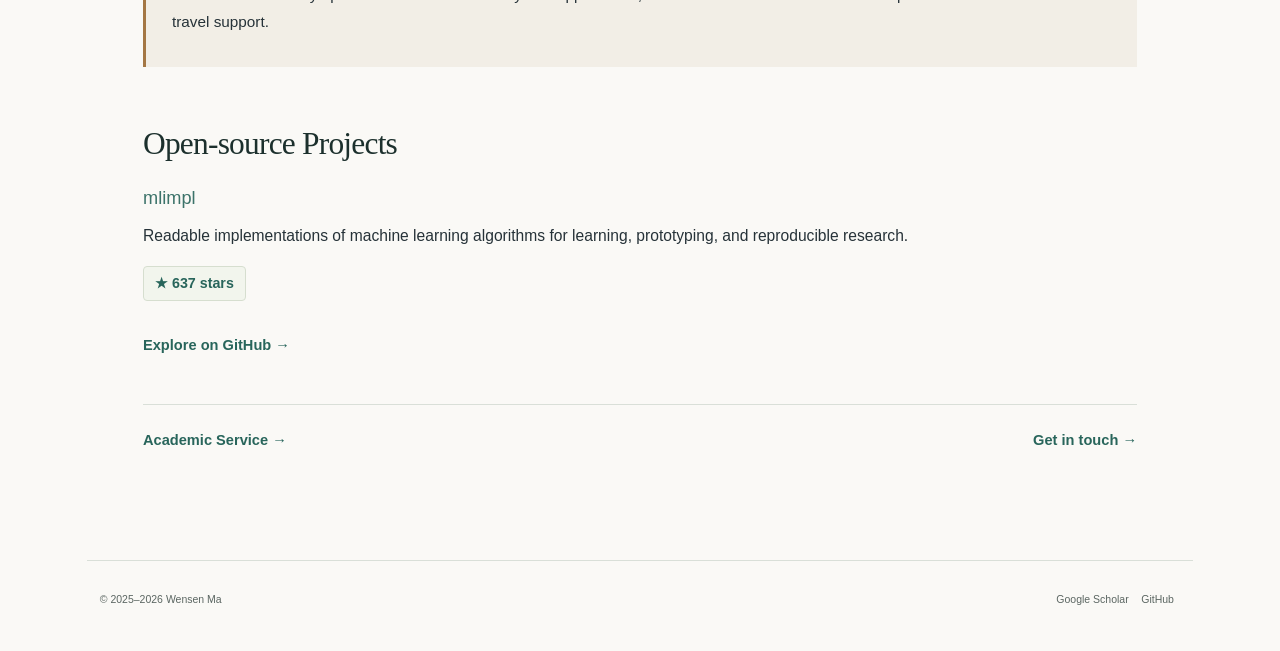
==== commit 65599781: "Show full original portrait on homepage" ====
--- a/docs/index.html
+++ b/docs/index.html
@@ -41,7 +41,7 @@
 <link href="site_libs/quarto-html/quarto-syntax-highlighting-e05341d8af7bc408b4b5b6716cb00369.css" rel="stylesheet" id="quarto-text-highlighting-styles">
 <script src="site_libs/bootstrap/bootstrap.min.js"></script>
 <link href="site_libs/bootstrap/bootstrap-icons.css" rel="stylesheet">
-<link href="site_libs/bootstrap/bootstrap-580de74309f297a2851b2076f405f1a5.min.css" rel="stylesheet" append-hash="true" id="quarto-bootstrap" data-mode="light">
+<link href="site_libs/bootstrap/bootstrap-ea37dd43a55941892a7b7874ee8b9551.min.css" rel="stylesheet" append-hash="true" id="quarto-bootstrap" data-mode="light">
 <script id="quarto-search-options" type="application/json">{
   "location": "navbar",
   "copy-button": false,
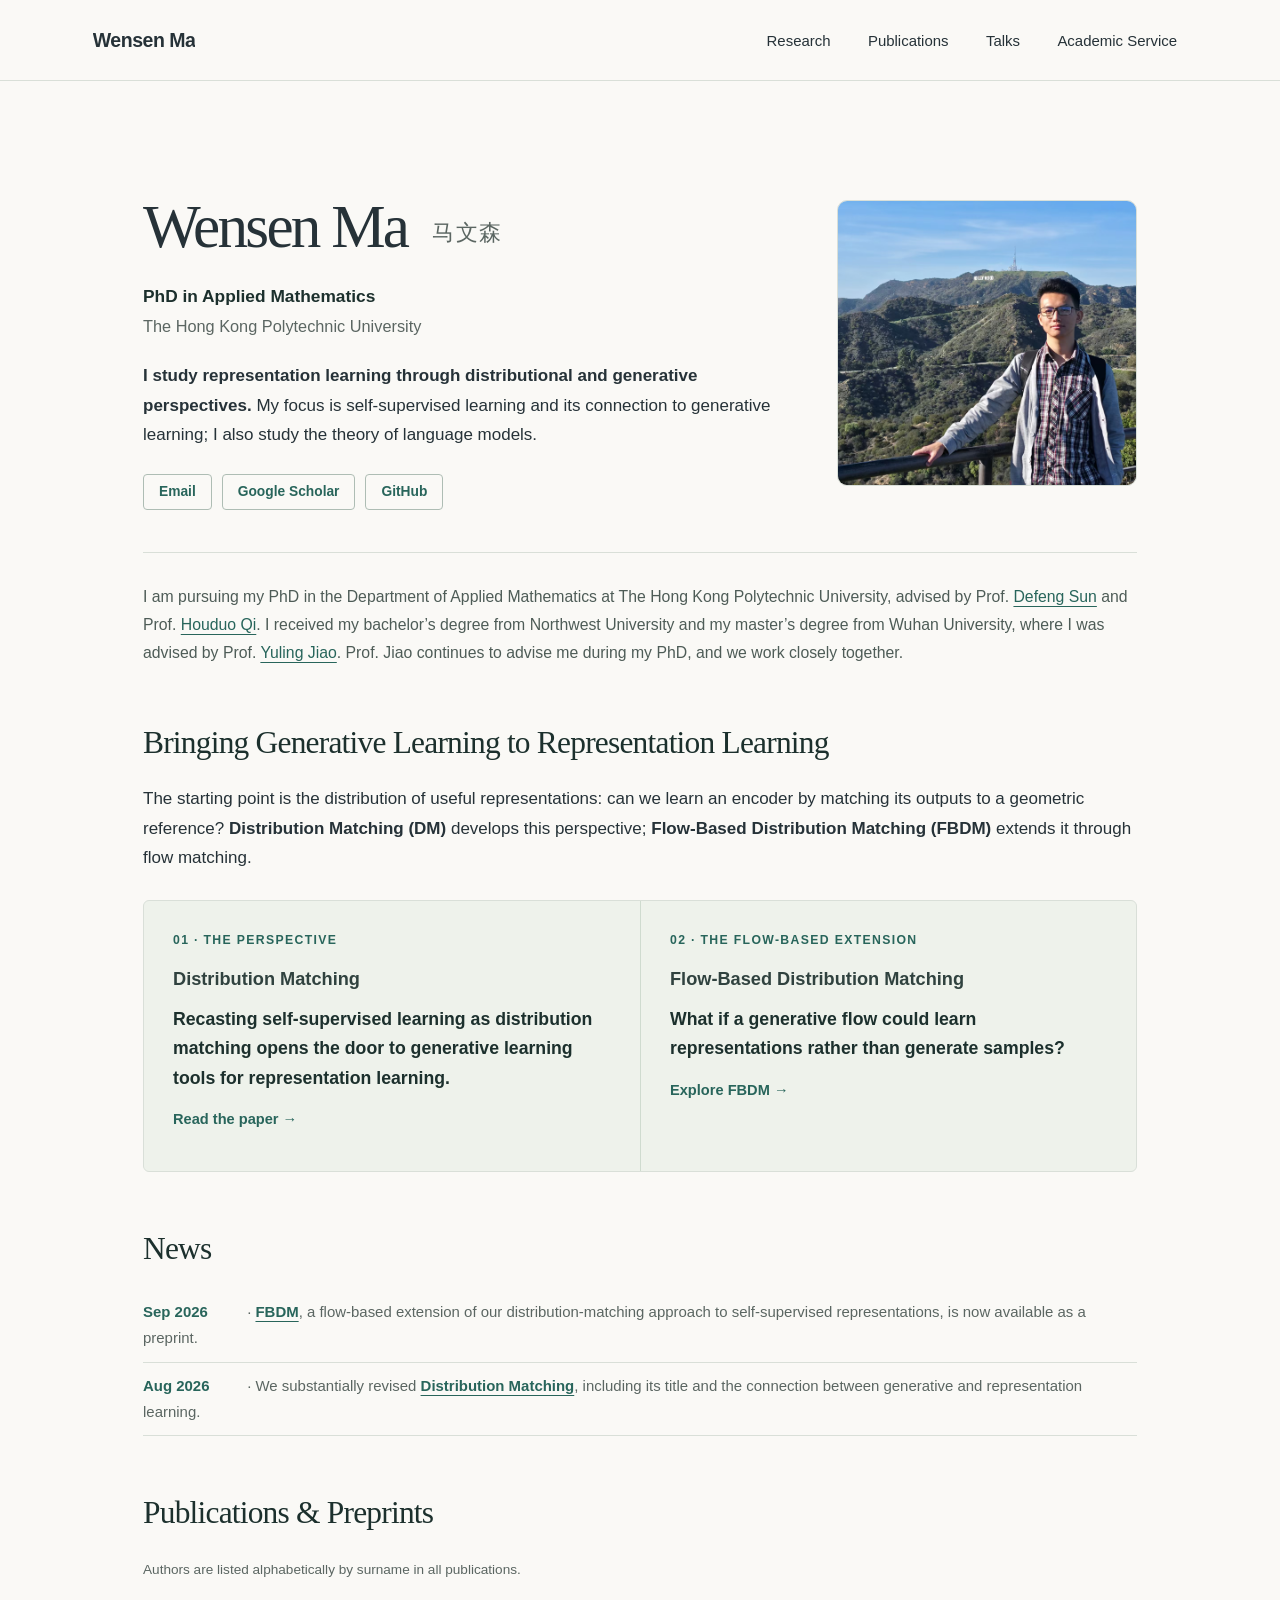
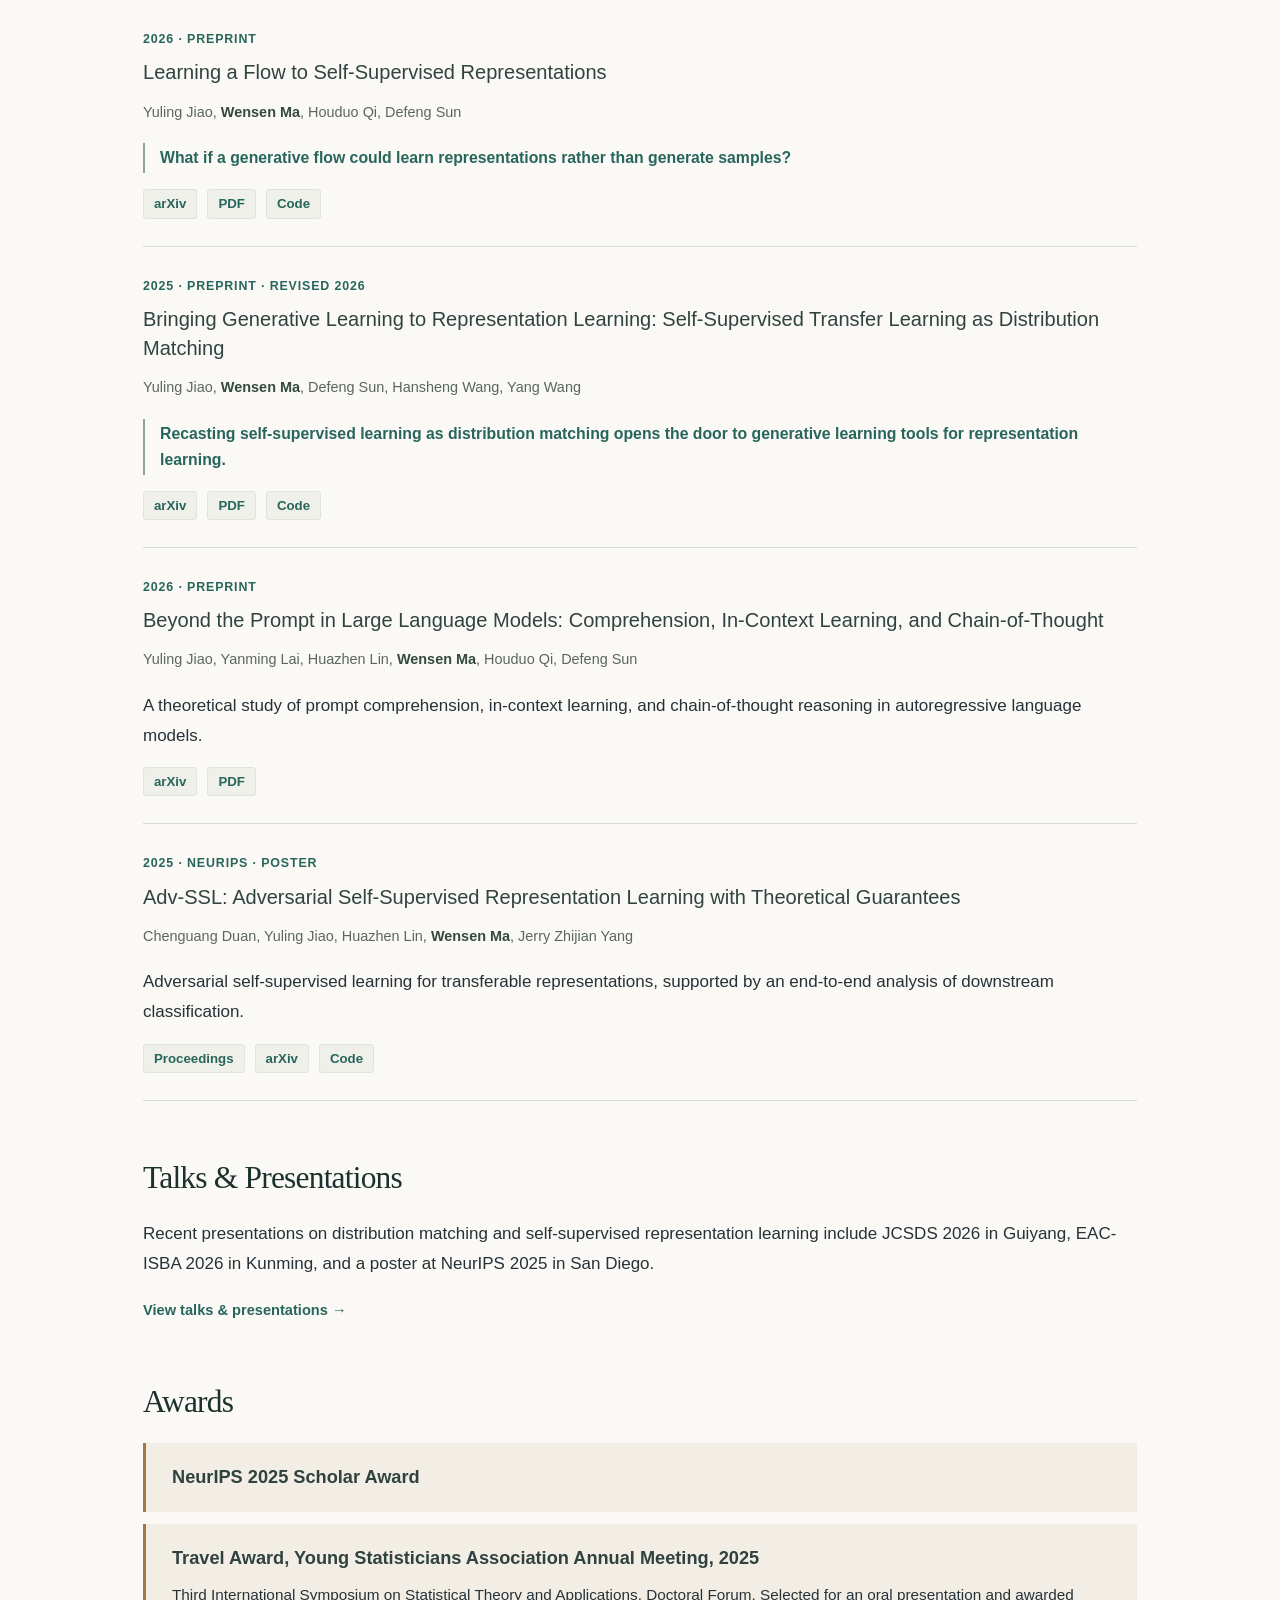
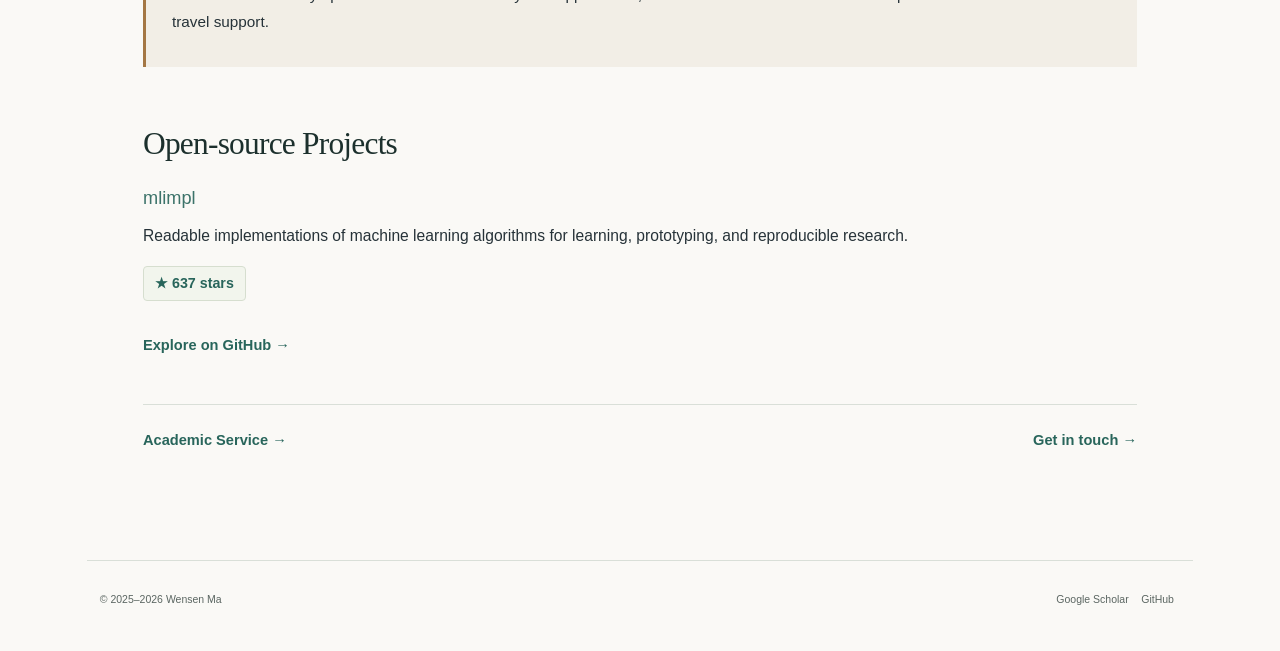
==== commit 013234a0: "Use candid Hollywood photo on homepage" ====
--- a/docs/index.html
+++ b/docs/index.html
@@ -41,7 +41,7 @@
 <link href="site_libs/quarto-html/quarto-syntax-highlighting-e05341d8af7bc408b4b5b6716cb00369.css" rel="stylesheet" id="quarto-text-highlighting-styles">
 <script src="site_libs/bootstrap/bootstrap.min.js"></script>
 <link href="site_libs/bootstrap/bootstrap-icons.css" rel="stylesheet">
-<link href="site_libs/bootstrap/bootstrap-ea37dd43a55941892a7b7874ee8b9551.min.css" rel="stylesheet" append-hash="true" id="quarto-bootstrap" data-mode="light">
+<link href="site_libs/bootstrap/bootstrap-19ff820eb5ff9b985d4fc6ac85e1dc50.min.css" rel="stylesheet" append-hash="true" id="quarto-bootstrap" data-mode="light">
 <script id="quarto-search-options" type="application/json">{
   "location": "navbar",
   "copy-button": false,
@@ -140,8 +140,8 @@
 <div class="hero-photo">
 <div class="quarto-figure quarto-figure-center">
 <figure class="figure">
-<p><img src="misc/info/portrait-2026.jpg" width="240" height="240" class="figure-img"></p>
-<figcaption>Wensen Ma</figcaption>
+<p><img src="misc/info/hollywood-hills.jpg" width="300" height="286" class="figure-img"></p>
+<figcaption>Wensen Ma at the Hollywood Hills</figcaption>
 </figure>
 </div>
 </div>
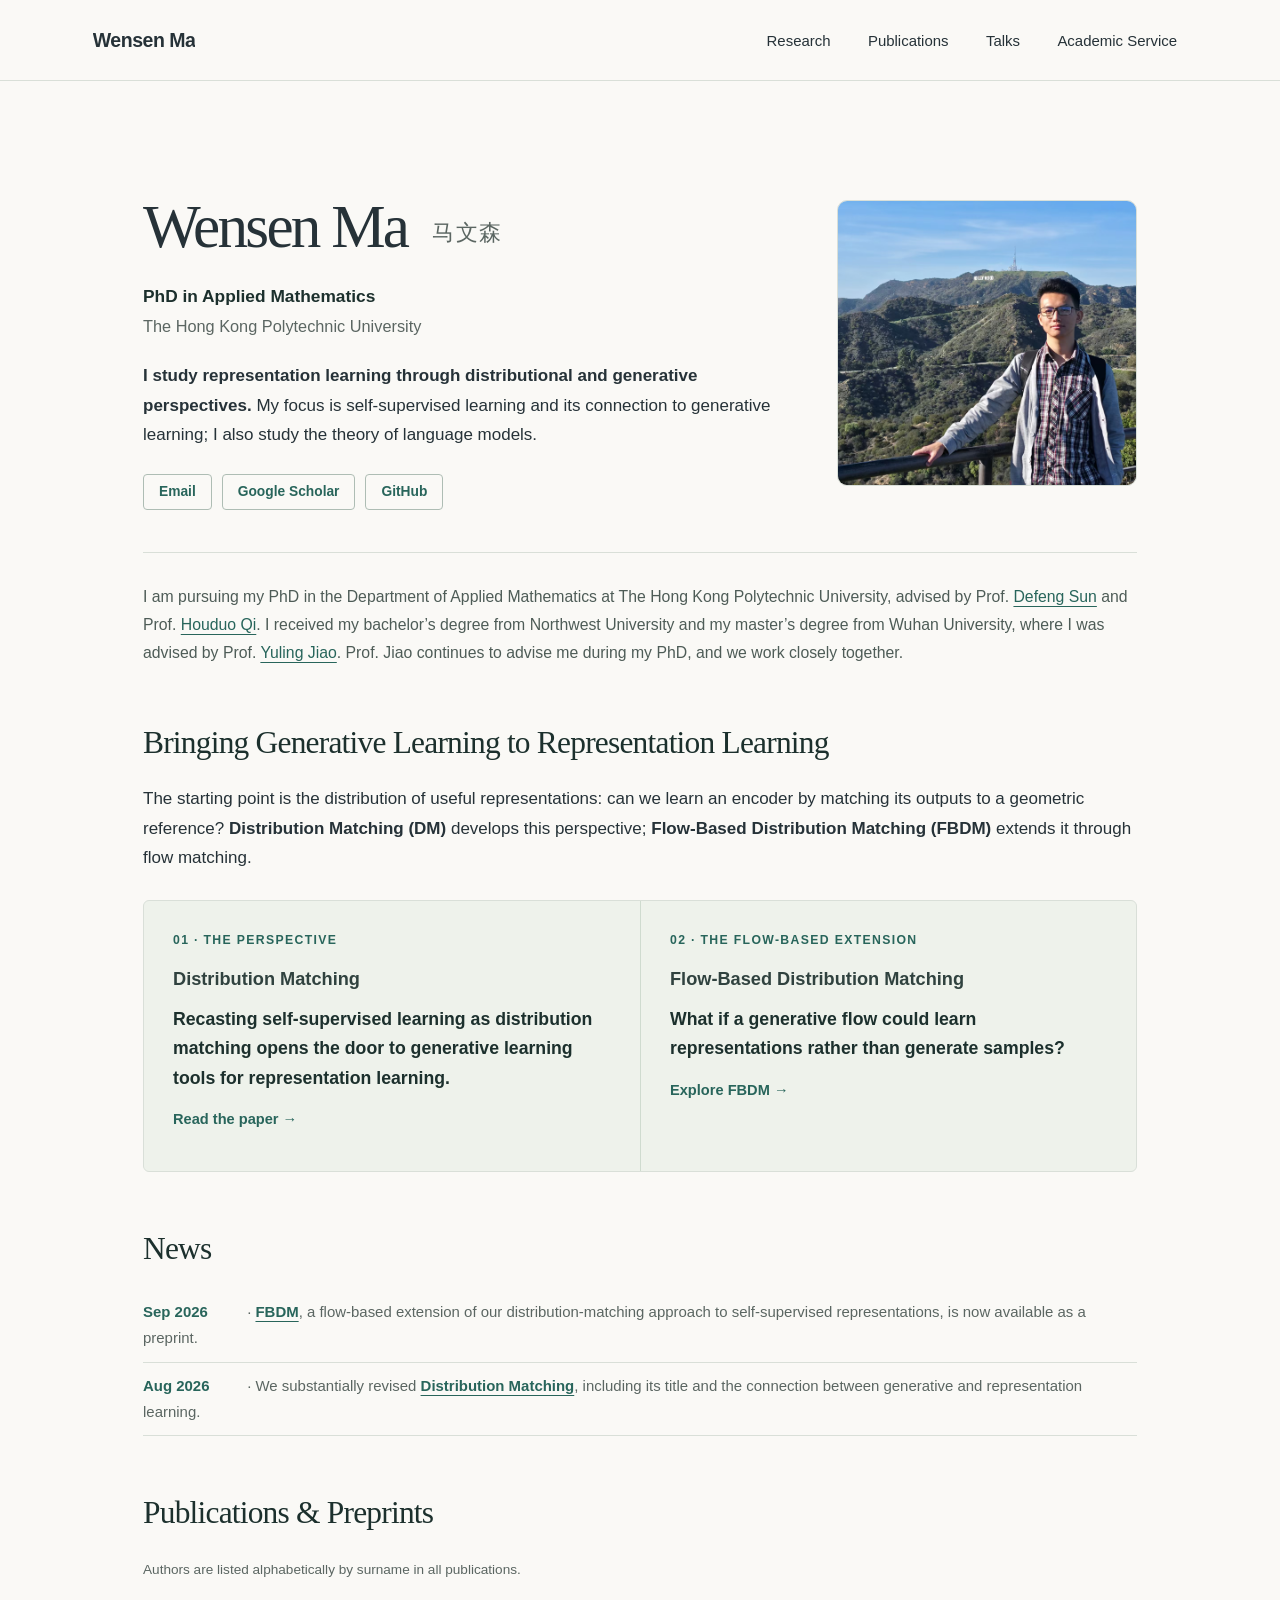
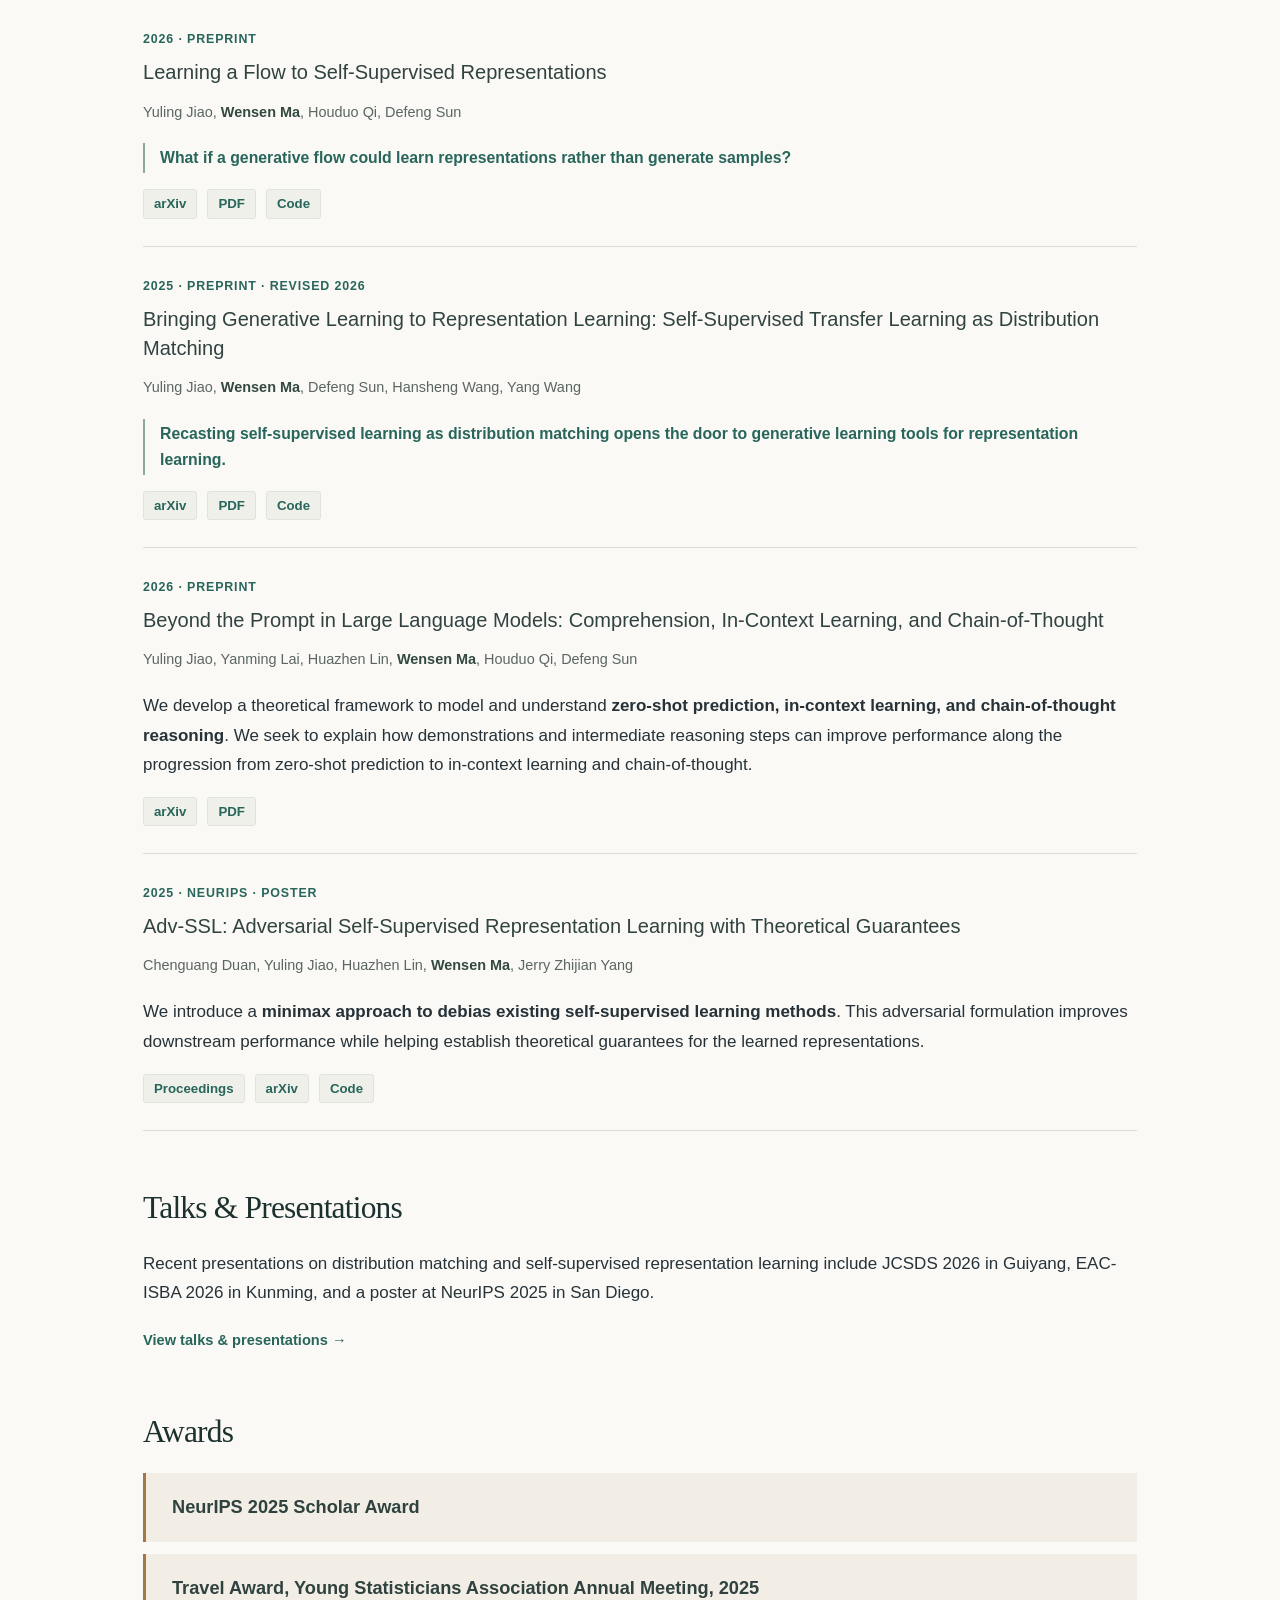
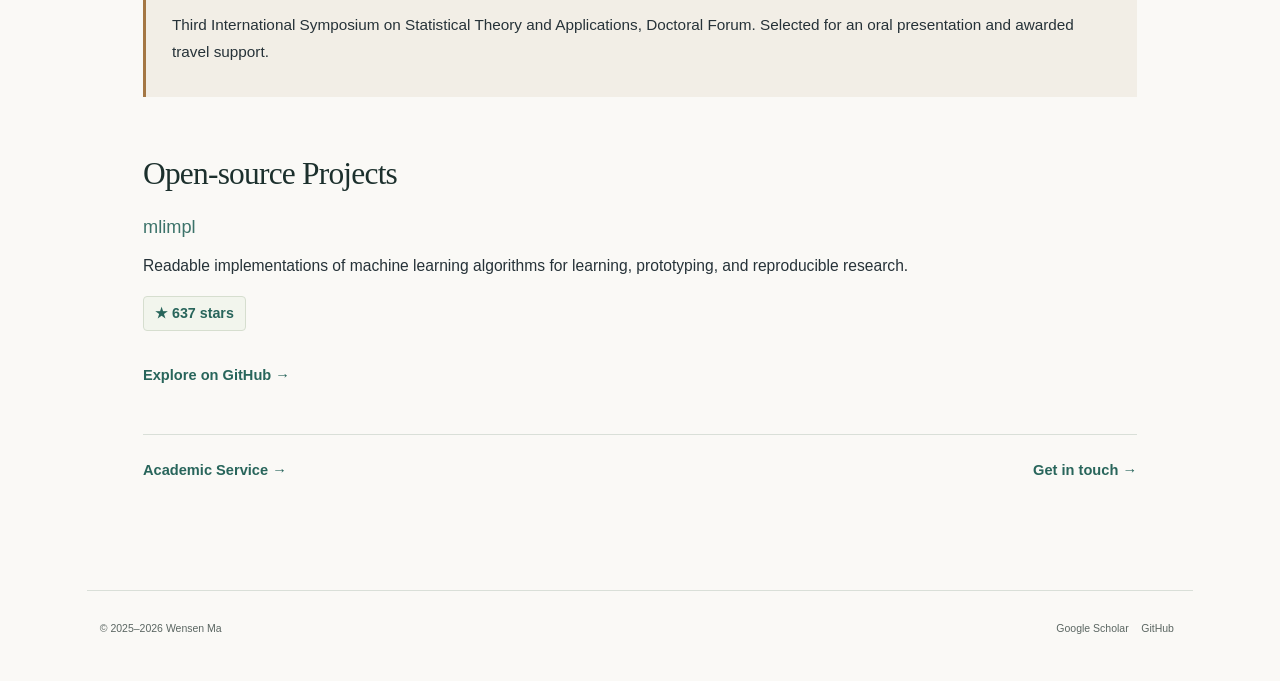
==== commit d387225c: "Clarify motivations for Adv-SSL and language model theory" ====
--- a/docs/index.html
+++ b/docs/index.html
@@ -214,7 +214,7 @@
 <section id="beyond-the-prompt-in-large-language-models-comprehension-in-context-learning-and-chain-of-thought" class="level3">
 <h3 class="anchored" data-anchor-id="beyond-the-prompt-in-large-language-models-comprehension-in-context-learning-and-chain-of-thought"><a href="https://arxiv.org/abs/2603.10000">Beyond the Prompt in Large Language Models: Comprehension, In-Context Learning, and Chain-of-Thought</a></h3>
 <p><span class="authors">Yuling Jiao, Yanming Lai, Huazhen Lin, <strong>Wensen Ma</strong>, Houduo Qi, Defeng Sun</span></p>
-<p>A theoretical study of prompt comprehension, in-context learning, and chain-of-thought reasoning in autoregressive language models.</p>
+<p>We develop a theoretical framework to model and understand <strong>zero-shot prediction, in-context learning, and chain-of-thought reasoning</strong>. We seek to explain how demonstrations and intermediate reasoning steps can improve performance along the progression from zero-shot prediction to in-context learning and chain-of-thought.</p>
 <div class="entry-links">
 <p><a href="https://arxiv.org/abs/2603.10000">arXiv</a> <a href="https://arxiv.org/pdf/2603.10000">PDF</a></p>
 </div>
@@ -225,7 +225,7 @@
 <section id="adv-ssl-adversarial-self-supervised-representation-learning-with-theoretical-guarantees" class="level3">
 <h3 class="anchored" data-anchor-id="adv-ssl-adversarial-self-supervised-representation-learning-with-theoretical-guarantees"><a href="https://proceedings.neurips.cc/paper_files/paper/2025/hash/b216ce49d808157ba14adec9453983a4-Abstract-Conference.html">Adv-SSL: Adversarial Self-Supervised Representation Learning with Theoretical Guarantees</a></h3>
 <p><span class="authors">Chenguang Duan, Yuling Jiao, Huazhen Lin, <strong>Wensen Ma</strong>, Jerry Zhijian Yang</span></p>
-<p>Adversarial self-supervised learning for transferable representations, supported by an end-to-end analysis of downstream classification.</p>
+<p>We introduce a <strong>minimax approach to debias existing self-supervised learning methods</strong>. This adversarial formulation improves downstream performance while helping establish theoretical guarantees for the learned representations.</p>
 <div class="entry-links">
 <p><a href="https://proceedings.neurips.cc/paper_files/paper/2025/hash/b216ce49d808157ba14adec9453983a4-Abstract-Conference.html">Proceedings</a> <a href="https://arxiv.org/abs/2408.08533">arXiv</a> <a href="https://github.com/vincen-github/ASSRL">Code</a></p>
 </div>
